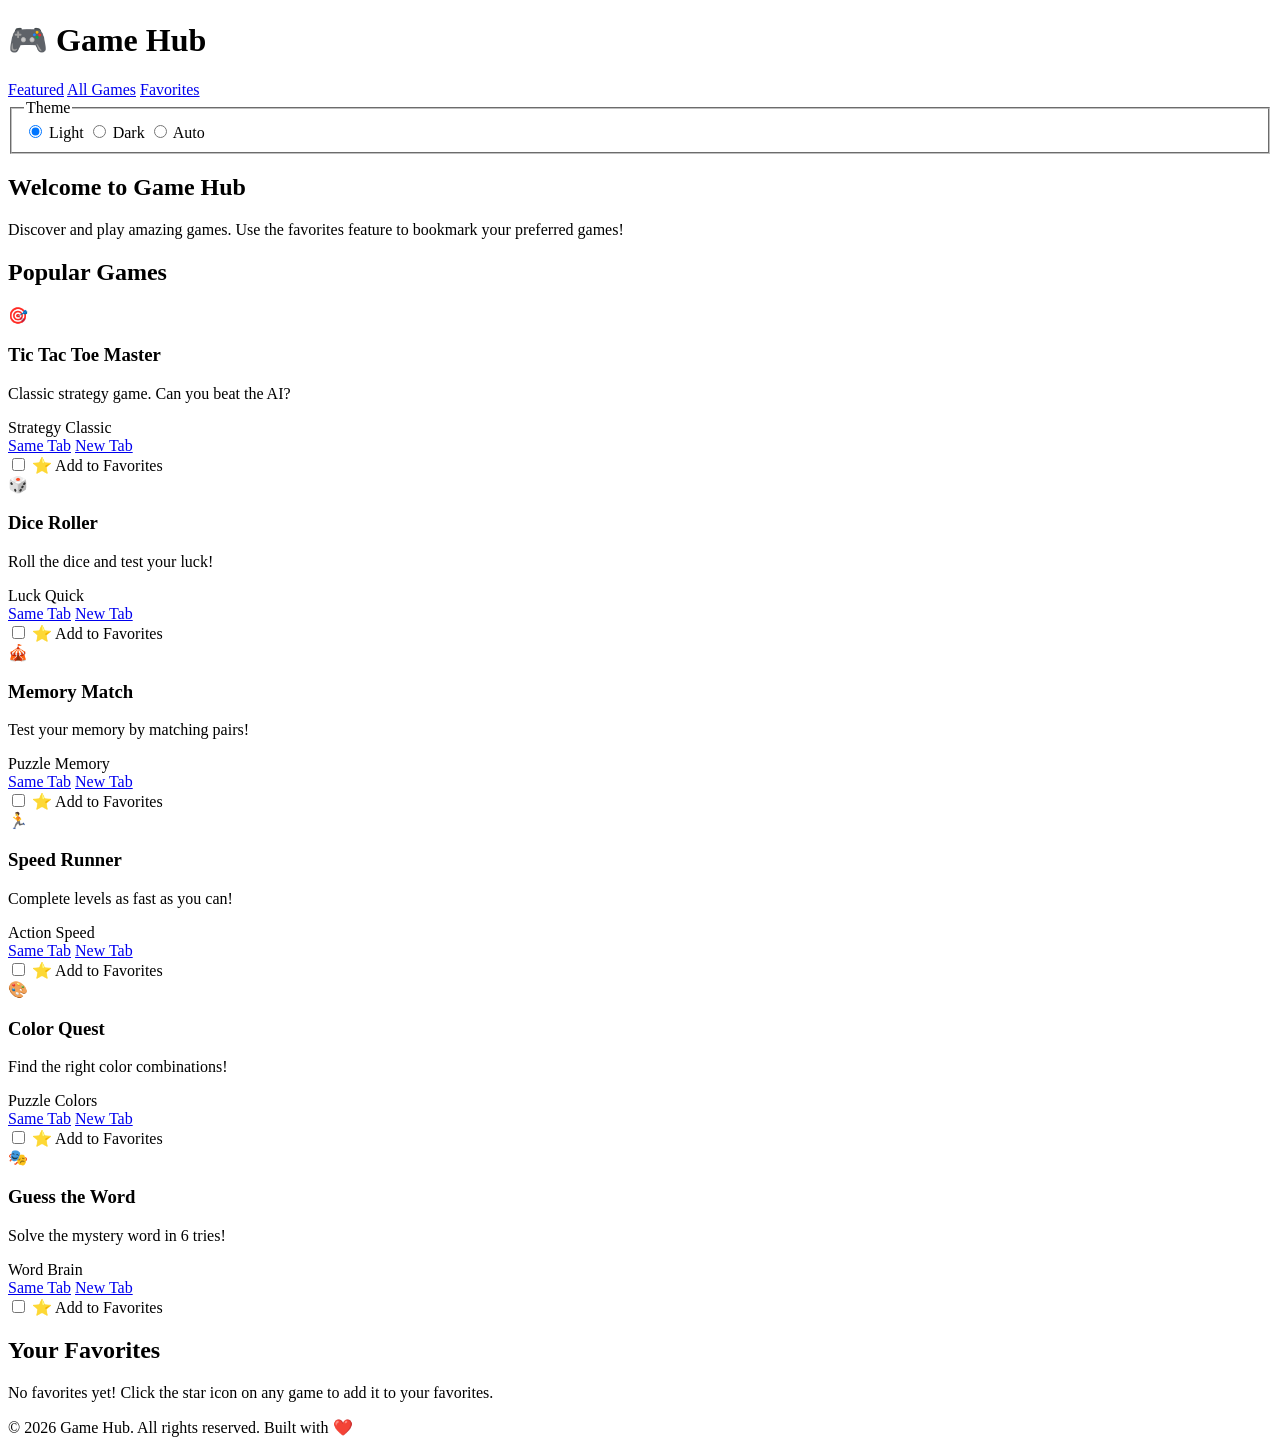
==== game-hub.html @ 794ed67b "Create modern game website with theme switching and favorites" ====
<!DOCTYPE html>
<html lang="en">
<head>
    <meta charset="UTF-8" />
    <meta name="viewport" content="width=device-width, initial-scale=1.0" />
    <title>Game Hub - Play Your Favorite Games</title>
    <link rel="stylesheet" href="styles.css" />
</head>
<body>
    <!-- Header with Navigation -->
    <header class="header">
        <div class="container">
            <div class="header-content">
                <h1 class="logo">🎮 Game Hub</h1>
                <nav class="nav">
                    <a href="#featured" class="nav-link">Featured</a>
                    <a href="#all-games" class="nav-link">All Games</a>
                    <a href="#favorites" class="nav-link">Favorites</a>
                </nav>
                <div class="header-controls">
                    <form class="theme-form">
                        <fieldset class="theme-selector">
                            <legend>Theme</legend>
                            <label class="theme-label">
                                <input type="radio" name="theme" value="light" checked />
                                Light
                            </label>
                            <label class="theme-label">
                                <input type="radio" name="theme" value="dark" />
                                Dark
                            </label>
                            <label class="theme-label">
                                <input type="radio" name="theme" value="auto" />
                                Auto
                            </label>
                        </fieldset>
                    </form>
                </div>
            </div>
        </div>
    </header>

    <!-- Hero Section -->
    <section class="hero" id="featured">
        <div class="container">
            <div class="hero-content">
                <h2>Welcome to Game Hub</h2>
                <p>Discover and play amazing games. Use the favorites feature to bookmark your preferred games!</p>
            </div>
        </div>
    </section>

    <!-- Featured Games Section -->
    <section class="section" id="all-games">
        <div class="container">
            <h2 class="section-title">Popular Games</h2>
            <div class="games-grid">
                <!-- Game Card 1 -->
                <div class="game-card">
                    <div class="game-image">
                        <div class="placeholder-image">🎯</div>
                    </div>
                    <div class="game-info">
                        <h3 class="game-title">Tic Tac Toe Master</h3>
                        <p class="game-description">Classic strategy game. Can you beat the AI?</p>
                        <div class="game-meta">
                            <span class="game-tag">Strategy</span>
                            <span class="game-tag">Classic</span>
                        </div>
                        <div class="game-actions">
                            <a href="games/tictactoe.html" class="btn btn-primary">Same Tab</a>
                            <a href="games/tictactoe.html" target="_blank" class="btn btn-secondary">New Tab</a>
                            <form class="favorite-form" method="post">
                                <label class="favorite-btn">
                                    <input type="checkbox" class="favorite-checkbox" />
                                    ⭐ Add to Favorites
                                </label>
                            </form>
                        </div>
                    </div>
                </div>

                <!-- Game Card 2 -->
                <div class="game-card">
                    <div class="game-image">
                        <div class="placeholder-image">🎲</div>
                    </div>
                    <div class="game-info">
                        <h3 class="game-title">Dice Roller</h3>
                        <p class="game-description">Roll the dice and test your luck!</p>
                        <div class="game-meta">
                            <span class="game-tag">Luck</span>
                            <span class="game-tag">Quick</span>
                        </div>
                        <div class="game-actions">
                            <a href="games/dice.html" class="btn btn-primary">Same Tab</a>
                            <a href="games/dice.html" target="_blank" class="btn btn-secondary">New Tab</a>
                            <form class="favorite-form" method="post">
                                <label class="favorite-btn">
                                    <input type="checkbox" class="favorite-checkbox" />
                                    ⭐ Add to Favorites
                                </label>
                            </form>
                        </div>
                    </div>
                </div>

                <!-- Game Card 3 -->
                <div class="game-card">
                    <div class="game-image">
                        <div class="placeholder-image">🎪</div>
                    </div>
                    <div class="game-info">
                        <h3 class="game-title">Memory Match</h3>
                        <p class="game-description">Test your memory by matching pairs!</p>
                        <div class="game-meta">
                            <span class="game-tag">Puzzle</span>
                            <span class="game-tag">Memory</span>
                        </div>
                        <div class="game-actions">
                            <a href="games/memory.html" class="btn btn-primary">Same Tab</a>
                            <a href="games/memory.html" target="_blank" class="btn btn-secondary">New Tab</a>
                            <form class="favorite-form" method="post">
                                <label class="favorite-btn">
                                    <input type="checkbox" class="favorite-checkbox" />
                                    ⭐ Add to Favorites
                                </label>
                            </form>
                        </div>
                    </div>
                </div>

                <!-- Game Card 4 -->
                <div class="game-card">
                    <div class="game-image">
                        <div class="placeholder-image">🏃</div>
                    </div>
                    <div class="game-info">
                        <h3 class="game-title">Speed Runner</h3>
                        <p class="game-description">Complete levels as fast as you can!</p>
                        <div class="game-meta">
                            <span class="game-tag">Action</span>
                            <span class="game-tag">Speed</span>
                        </div>
                        <div class="game-actions">
                            <a href="games/speedrunner.html" class="btn btn-primary">Same Tab</a>
                            <a href="games/speedrunner.html" target="_blank" class="btn btn-secondary">New Tab</a>
                            <form class="favorite-form" method="post">
                                <label class="favorite-btn">
                                    <input type="checkbox" class="favorite-checkbox" />
                                    ⭐ Add to Favorites
                                </label>
                            </form>
                        </div>
                    </div>
                </div>

                <!-- Game Card 5 -->
                <div class="game-card">
                    <div class="game-image">
                        <div class="placeholder-image">🎨</div>
                    </div>
                    <div class="game-info">
                        <h3 class="game-title">Color Quest</h3>
                        <p class="game-description">Find the right color combinations!</p>
                        <div class="game-meta">
                            <span class="game-tag">Puzzle</span>
                            <span class="game-tag">Colors</span>
                        </div>
                        <div class="game-actions">
                            <a href="games/colorquest.html" class="btn btn-primary">Same Tab</a>
                            <a href="games/colorquest.html" target="_blank" class="btn btn-secondary">New Tab</a>
                            <form class="favorite-form" method="post">
                                <label class="favorite-btn">
                                    <input type="checkbox" class="favorite-checkbox" />
                                    ⭐ Add to Favorites
                                </label>
                            </form>
                        </div>
                    </div>
                </div>

                <!-- Game Card 6 -->
                <div class="game-card">
                    <div class="game-image">
                        <div class="placeholder-image">🎭</div>
                    </div>
                    <div class="game-info">
                        <h3 class="game-title">Guess the Word</h3>
                        <p class="game-description">Solve the mystery word in 6 tries!</p>
                        <div class="game-meta">
                            <span class="game-tag">Word</span>
                            <span class="game-tag">Brain</span>
                        </div>
                        <div class="game-actions">
                            <a href="games/guessword.html" class="btn btn-primary">Same Tab</a>
                            <a href="games/guessword.html" target="_blank" class="btn btn-secondary">New Tab</a>
                            <form class="favorite-form" method="post">
                                <label class="favorite-btn">
                                    <input type="checkbox" class="favorite-checkbox" />
                                    ⭐ Add to Favorites
                                </label>
                            </form>
                        </div>
                    </div>
                </div>
            </div>
        </div>
    </section>

    <!-- Favorites Section -->
    <section class="section section-favorites" id="favorites">
        <div class="container">
            <h2 class="section-title">Your Favorites</h2>
            <div class="favorites-message">
                <p>No favorites yet! Click the star icon on any game to add it to your favorites.</p>
            </div>
            <div class="games-grid" id="favorites-grid"></div>
        </div>
    </section>

    <!-- Footer -->
    <footer class="footer">
        <div class="container">
            <p>&copy; 2026 Game Hub. All rights reserved. Built with ❤️</p>
        </div>
    </footer>
</body>
</html>
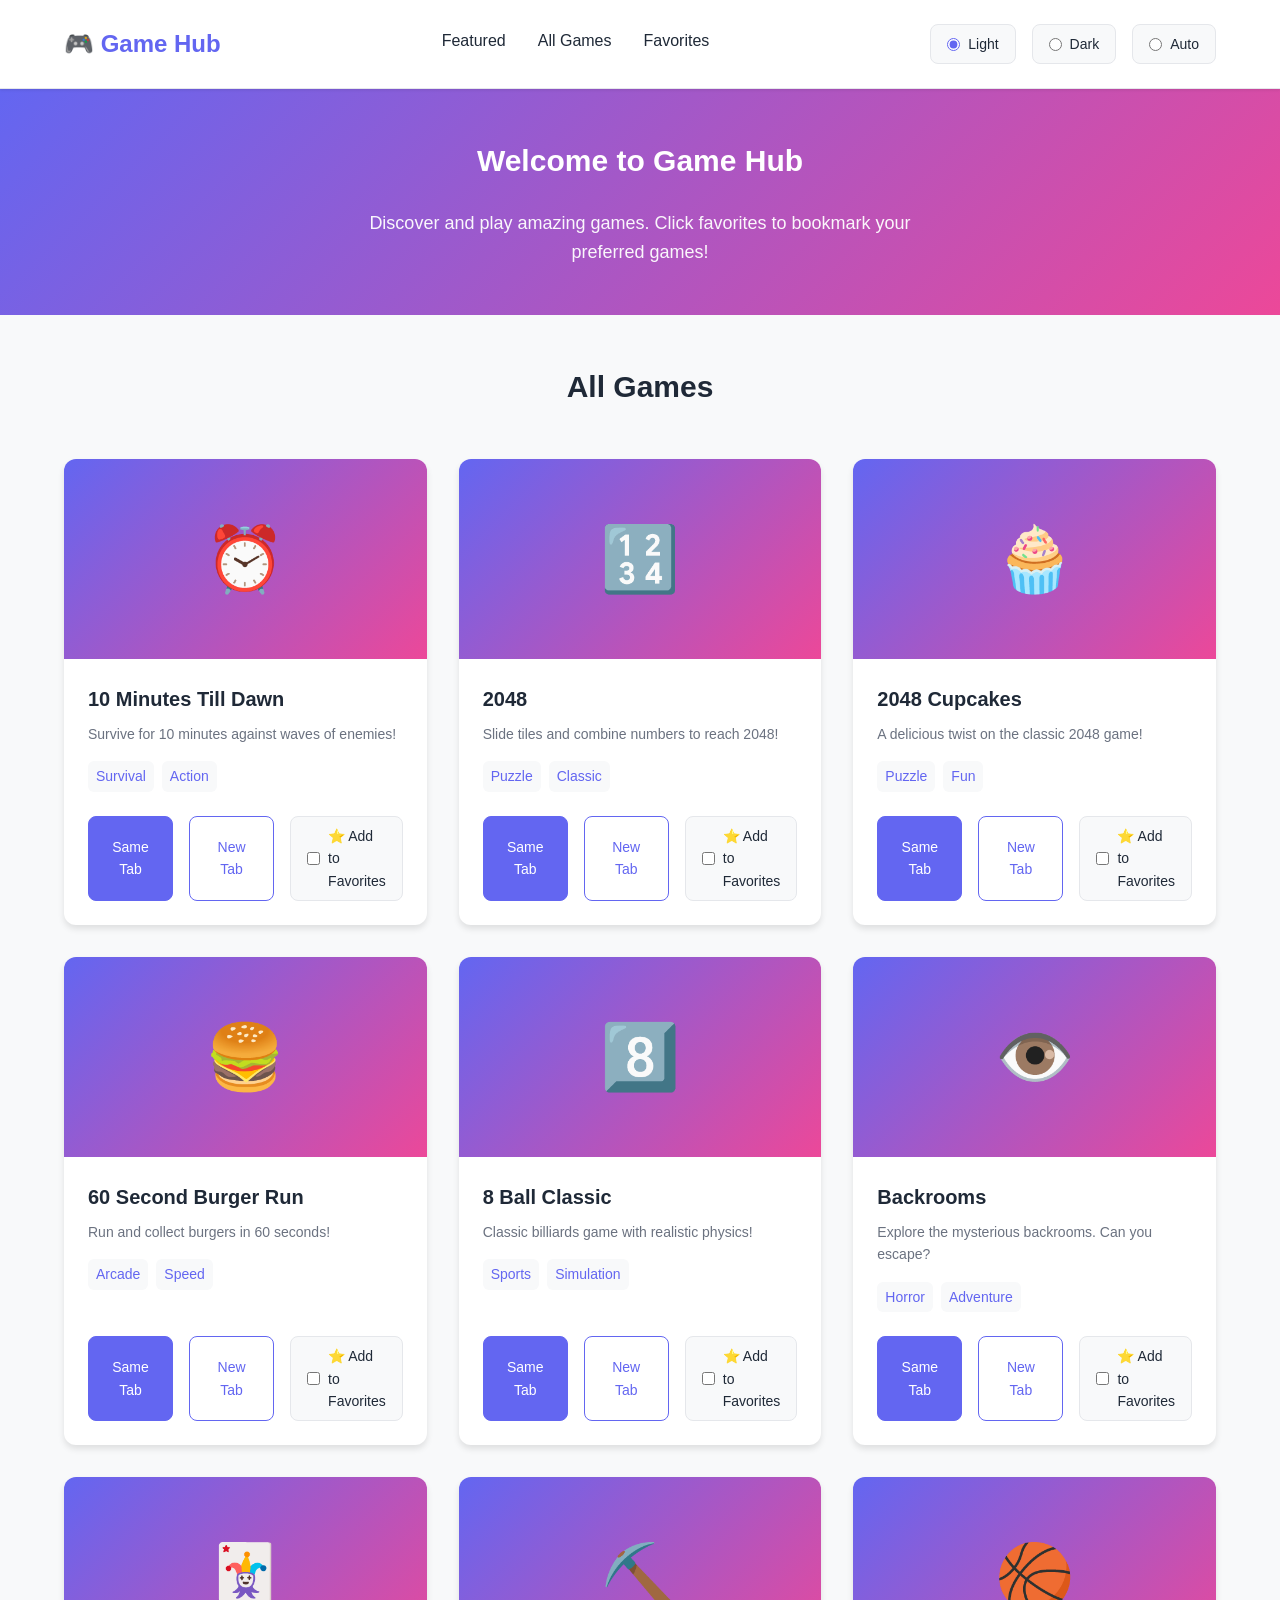
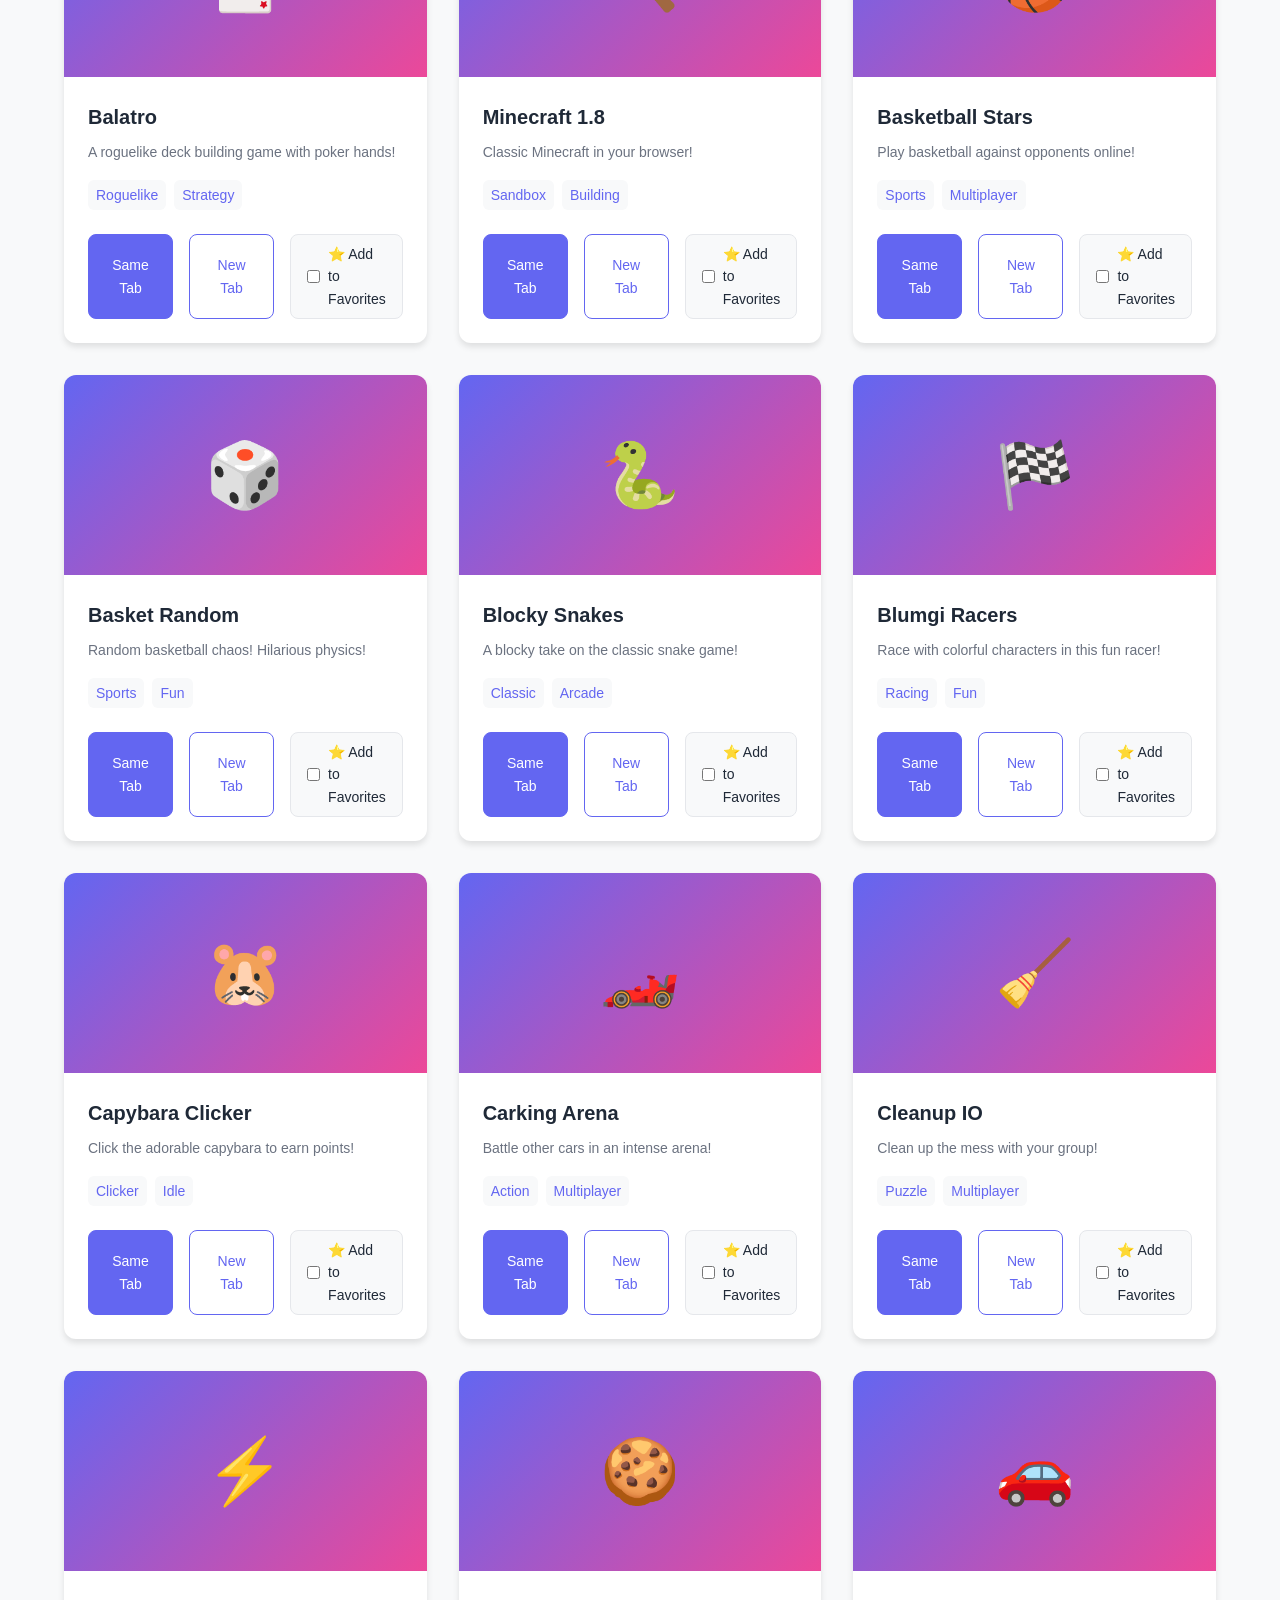
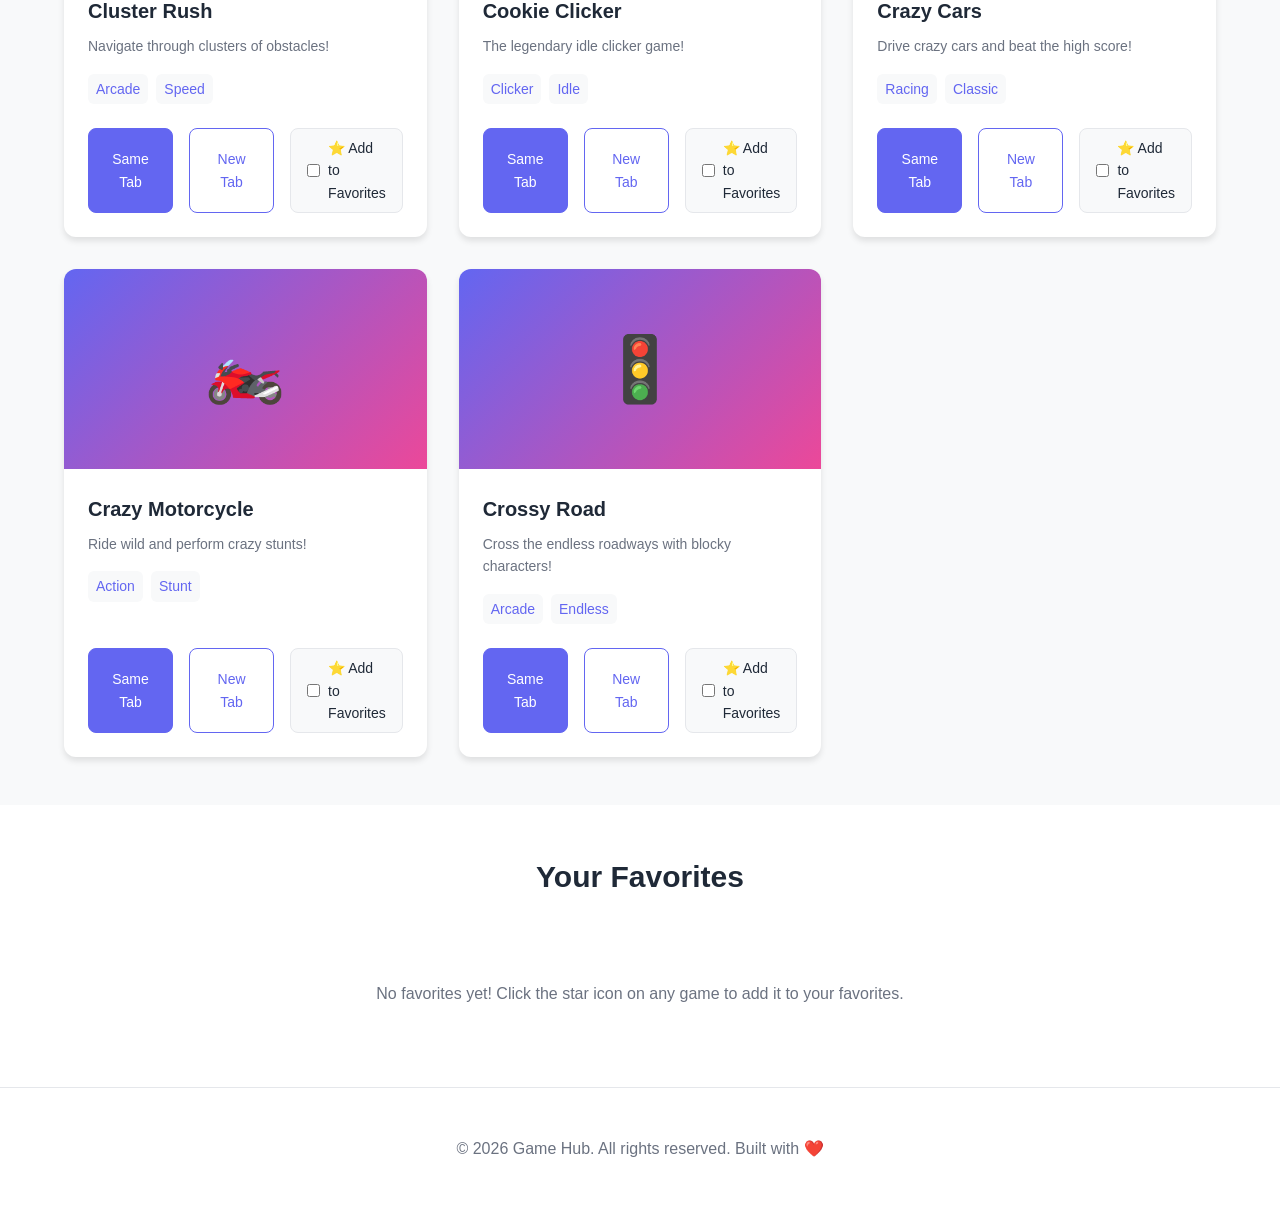
==== commit 61fe9001: "Update game-hub.html with all games from /games repository" ====
--- a/game-hub.html
+++ b/game-hub.html
@@ -45,156 +45,506 @@
         <div class="container">
             <div class="hero-content">
                 <h2>Welcome to Game Hub</h2>
-                <p>Discover and play amazing games. Use the favorites feature to bookmark your preferred games!</p>
+                <p>Discover and play amazing games. Click favorites to bookmark your preferred games!</p>
             </div>
         </div>
     </section>
 
-    <!-- Featured Games Section -->
+    <!-- All Games Section -->
     <section class="section" id="all-games">
         <div class="container">
-            <h2 class="section-title">Popular Games</h2>
+            <h2 class="section-title">All Games</h2>
             <div class="games-grid">
-                <!-- Game Card 1 -->
-                <div class="game-card">
-                    <div class="game-image">
-                        <div class="placeholder-image">🎯</div>
-                    </div>
-                    <div class="game-info">
-                        <h3 class="game-title">Tic Tac Toe Master</h3>
-                        <p class="game-description">Classic strategy game. Can you beat the AI?</p>
-                        <div class="game-meta">
+                <!-- 10 Minutes Till Dawn -->
+                <div class="game-card">
+                    <div class="game-image">
+                        <div class="placeholder-image">⏰</div>
+                    </div>
+                    <div class="game-info">
+                        <h3 class="game-title">10 Minutes Till Dawn</h3>
+                        <p class="game-description">Survive for 10 minutes against waves of enemies!</p>
+                        <div class="game-meta">
+                            <span class="game-tag">Survival</span>
+                            <span class="game-tag">Action</span>
+                        </div>
+                        <div class="game-actions">
+                            <a href="https://github.com/lockin676767676767/games/raw/main/10minutestilldawn.html" class="btn btn-primary">Same Tab</a>
+                            <a href="https://github.com/lockin676767676767/games/raw/main/10minutestilldawn.html" target="_blank" class="btn btn-secondary">New Tab</a>
+                            <form class="favorite-form" method="post">
+                                <label class="favorite-btn">
+                                    <input type="checkbox" class="favorite-checkbox" />
+                                    ⭐ Add to Favorites
+                                </label>
+                            </form>
+                        </div>
+                    </div>
+                </div>
+
+                <!-- 2048 -->
+                <div class="game-card">
+                    <div class="game-image">
+                        <div class="placeholder-image">🔢</div>
+                    </div>
+                    <div class="game-info">
+                        <h3 class="game-title">2048</h3>
+                        <p class="game-description">Slide tiles and combine numbers to reach 2048!</p>
+                        <div class="game-meta">
+                            <span class="game-tag">Puzzle</span>
+                            <span class="game-tag">Classic</span>
+                        </div>
+                        <div class="game-actions">
+                            <a href="https://github.com/lockin676767676767/games/raw/main/2048.html" class="btn btn-primary">Same Tab</a>
+                            <a href="https://github.com/lockin676767676767/games/raw/main/2048.html" target="_blank" class="btn btn-secondary">New Tab</a>
+                            <form class="favorite-form" method="post">
+                                <label class="favorite-btn">
+                                    <input type="checkbox" class="favorite-checkbox" />
+                                    ⭐ Add to Favorites
+                                </label>
+                            </form>
+                        </div>
+                    </div>
+                </div>
+
+                <!-- 2048 Cupcakes -->
+                <div class="game-card">
+                    <div class="game-image">
+                        <div class="placeholder-image">🧁</div>
+                    </div>
+                    <div class="game-info">
+                        <h3 class="game-title">2048 Cupcakes</h3>
+                        <p class="game-description">A delicious twist on the classic 2048 game!</p>
+                        <div class="game-meta">
+                            <span class="game-tag">Puzzle</span>
+                            <span class="game-tag">Fun</span>
+                        </div>
+                        <div class="game-actions">
+                            <a href="https://github.com/lockin676767676767/games/raw/main/2048cupcakes.html" class="btn btn-primary">Same Tab</a>
+                            <a href="https://github.com/lockin676767676767/games/raw/main/2048cupcakes.html" target="_blank" class="btn btn-secondary">New Tab</a>
+                            <form class="favorite-form" method="post">
+                                <label class="favorite-btn">
+                                    <input type="checkbox" class="favorite-checkbox" />
+                                    ⭐ Add to Favorites
+                                </label>
+                            </form>
+                        </div>
+                    </div>
+                </div>
+
+                <!-- 60 Second Burger Run -->
+                <div class="game-card">
+                    <div class="game-image">
+                        <div class="placeholder-image">🍔</div>
+                    </div>
+                    <div class="game-info">
+                        <h3 class="game-title">60 Second Burger Run</h3>
+                        <p class="game-description">Run and collect burgers in 60 seconds!</p>
+                        <div class="game-meta">
+                            <span class="game-tag">Arcade</span>
+                            <span class="game-tag">Speed</span>
+                        </div>
+                        <div class="game-actions">
+                            <a href="https://github.com/lockin676767676767/games/raw/main/60s_burger_run_standalone.html" class="btn btn-primary">Same Tab</a>
+                            <a href="https://github.com/lockin676767676767/games/raw/main/60s_burger_run_standalone.html" target="_blank" class="btn btn-secondary">New Tab</a>
+                            <form class="favorite-form" method="post">
+                                <label class="favorite-btn">
+                                    <input type="checkbox" class="favorite-checkbox" />
+                                    ⭐ Add to Favorites
+                                </label>
+                            </form>
+                        </div>
+                    </div>
+                </div>
+
+                <!-- 8 Ball Classic -->
+                <div class="game-card">
+                    <div class="game-image">
+                        <div class="placeholder-image">8️⃣</div>
+                    </div>
+                    <div class="game-info">
+                        <h3 class="game-title">8 Ball Classic</h3>
+                        <p class="game-description">Classic billiards game with realistic physics!</p>
+                        <div class="game-meta">
+                            <span class="game-tag">Sports</span>
+                            <span class="game-tag">Simulation</span>
+                        </div>
+                        <div class="game-actions">
+                            <a href="https://github.com/lockin676767676767/games/raw/main/8ballclassic.html" class="btn btn-primary">Same Tab</a>
+                            <a href="https://github.com/lockin676767676767/games/raw/main/8ballclassic.html" target="_blank" class="btn btn-secondary">New Tab</a>
+                            <form class="favorite-form" method="post">
+                                <label class="favorite-btn">
+                                    <input type="checkbox" class="favorite-checkbox" />
+                                    ⭐ Add to Favorites
+                                </label>
+                            </form>
+                        </div>
+                    </div>
+                </div>
+
+                <!-- Backrooms -->
+                <div class="game-card">
+                    <div class="game-image">
+                        <div class="placeholder-image">👁️</div>
+                    </div>
+                    <div class="game-info">
+                        <h3 class="game-title">Backrooms</h3>
+                        <p class="game-description">Explore the mysterious backrooms. Can you escape?</p>
+                        <div class="game-meta">
+                            <span class="game-tag">Horror</span>
+                            <span class="game-tag">Adventure</span>
+                        </div>
+                        <div class="game-actions">
+                            <a href="https://github.com/lockin676767676767/games/raw/main/backrooms.html" class="btn btn-primary">Same Tab</a>
+                            <a href="https://github.com/lockin676767676767/games/raw/main/backrooms.html" target="_blank" class="btn btn-secondary">New Tab</a>
+                            <form class="favorite-form" method="post">
+                                <label class="favorite-btn">
+                                    <input type="checkbox" class="favorite-checkbox" />
+                                    ⭐ Add to Favorites
+                                </label>
+                            </form>
+                        </div>
+                    </div>
+                </div>
+
+                <!-- Balatro -->
+                <div class="game-card">
+                    <div class="game-image">
+                        <div class="placeholder-image">🃏</div>
+                    </div>
+                    <div class="game-info">
+                        <h3 class="game-title">Balatro</h3>
+                        <p class="game-description">A roguelike deck building game with poker hands!</p>
+                        <div class="game-meta">
+                            <span class="game-tag">Roguelike</span>
                             <span class="game-tag">Strategy</span>
+                        </div>
+                        <div class="game-actions">
+                            <a href="https://github.com/lockin676767676767/games/raw/main/balatro.html" class="btn btn-primary">Same Tab</a>
+                            <a href="https://github.com/lockin676767676767/games/raw/main/balatro.html" target="_blank" class="btn btn-secondary">New Tab</a>
+                            <form class="favorite-form" method="post">
+                                <label class="favorite-btn">
+                                    <input type="checkbox" class="favorite-checkbox" />
+                                    ⭐ Add to Favorites
+                                </label>
+                            </form>
+                        </div>
+                    </div>
+                </div>
+
+                <!-- Minecraft 1.8 -->
+                <div class="game-card">
+                    <div class="game-image">
+                        <div class="placeholder-image">⛏️</div>
+                    </div>
+                    <div class="game-info">
+                        <h3 class="game-title">Minecraft 1.8</h3>
+                        <p class="game-description">Classic Minecraft in your browser!</p>
+                        <div class="game-meta">
+                            <span class="game-tag">Sandbox</span>
+                            <span class="game-tag">Building</span>
+                        </div>
+                        <div class="game-actions">
+                            <a href="https://github.com/lockin676767676767/games/raw/main/1.8.html" class="btn btn-primary">Same Tab</a>
+                            <a href="https://github.com/lockin676767676767/games/raw/main/1.8.html" target="_blank" class="btn btn-secondary">New Tab</a>
+                            <form class="favorite-form" method="post">
+                                <label class="favorite-btn">
+                                    <input type="checkbox" class="favorite-checkbox" />
+                                    ⭐ Add to Favorites
+                                </label>
+                            </form>
+                        </div>
+                    </div>
+                </div>
+
+                <!-- Basketball Stars -->
+                <div class="game-card">
+                    <div class="game-image">
+                        <div class="placeholder-image">🏀</div>
+                    </div>
+                    <div class="game-info">
+                        <h3 class="game-title">Basketball Stars</h3>
+                        <p class="game-description">Play basketball against opponents online!</p>
+                        <div class="game-meta">
+                            <span class="game-tag">Sports</span>
+                            <span class="game-tag">Multiplayer</span>
+                        </div>
+                        <div class="game-actions">
+                            <a href="https://github.com/lockin676767676767/games/raw/main/basketballstars.html" class="btn btn-primary">Same Tab</a>
+                            <a href="https://github.com/lockin676767676767/games/raw/main/basketballstars.html" target="_blank" class="btn btn-secondary">New Tab</a>
+                            <form class="favorite-form" method="post">
+                                <label class="favorite-btn">
+                                    <input type="checkbox" class="favorite-checkbox" />
+                                    ⭐ Add to Favorites
+                                </label>
+                            </form>
+                        </div>
+                    </div>
+                </div>
+
+                <!-- Basket Random -->
+                <div class="game-card">
+                    <div class="game-image">
+                        <div class="placeholder-image">🎲</div>
+                    </div>
+                    <div class="game-info">
+                        <h3 class="game-title">Basket Random</h3>
+                        <p class="game-description">Random basketball chaos! Hilarious physics!</p>
+                        <div class="game-meta">
+                            <span class="game-tag">Sports</span>
+                            <span class="game-tag">Fun</span>
+                        </div>
+                        <div class="game-actions">
+                            <a href="https://github.com/lockin676767676767/games/raw/main/basketrandom.html" class="btn btn-primary">Same Tab</a>
+                            <a href="https://github.com/lockin676767676767/games/raw/main/basketrandom.html" target="_blank" class="btn btn-secondary">New Tab</a>
+                            <form class="favorite-form" method="post">
+                                <label class="favorite-btn">
+                                    <input type="checkbox" class="favorite-checkbox" />
+                                    ⭐ Add to Favorites
+                                </label>
+                            </form>
+                        </div>
+                    </div>
+                </div>
+
+                <!-- Blocky Snakes -->
+                <div class="game-card">
+                    <div class="game-image">
+                        <div class="placeholder-image">🐍</div>
+                    </div>
+                    <div class="game-info">
+                        <h3 class="game-title">Blocky Snakes</h3>
+                        <p class="game-description">A blocky take on the classic snake game!</p>
+                        <div class="game-meta">
                             <span class="game-tag">Classic</span>
-                        </div>
-                        <div class="game-actions">
-                            <a href="games/tictactoe.html" class="btn btn-primary">Same Tab</a>
-                            <a href="games/tictactoe.html" target="_blank" class="btn btn-secondary">New Tab</a>
-                            <form class="favorite-form" method="post">
-                                <label class="favorite-btn">
-                                    <input type="checkbox" class="favorite-checkbox" />
-                                    ⭐ Add to Favorites
-                                </label>
-                            </form>
-                        </div>
-                    </div>
-                </div>
-
-                <!-- Game Card 2 -->
-                <div class="game-card">
-                    <div class="game-image">
-                        <div class="placeholder-image">🎲</div>
-                    </div>
-                    <div class="game-info">
-                        <h3 class="game-title">Dice Roller</h3>
-                        <p class="game-description">Roll the dice and test your luck!</p>
-                        <div class="game-meta">
-                            <span class="game-tag">Luck</span>
-                            <span class="game-tag">Quick</span>
-                        </div>
-                        <div class="game-actions">
-                            <a href="games/dice.html" class="btn btn-primary">Same Tab</a>
-                            <a href="games/dice.html" target="_blank" class="btn btn-secondary">New Tab</a>
-                            <form class="favorite-form" method="post">
-                                <label class="favorite-btn">
-                                    <input type="checkbox" class="favorite-checkbox" />
-                                    ⭐ Add to Favorites
-                                </label>
-                            </form>
-                        </div>
-                    </div>
-                </div>
-
-                <!-- Game Card 3 -->
-                <div class="game-card">
-                    <div class="game-image">
-                        <div class="placeholder-image">🎪</div>
-                    </div>
-                    <div class="game-info">
-                        <h3 class="game-title">Memory Match</h3>
-                        <p class="game-description">Test your memory by matching pairs!</p>
+                            <span class="game-tag">Arcade</span>
+                        </div>
+                        <div class="game-actions">
+                            <a href="https://github.com/lockin676767676767/games/raw/main/blockysnakes.html" class="btn btn-primary">Same Tab</a>
+                            <a href="https://github.com/lockin676767676767/games/raw/main/blockysnakes.html" target="_blank" class="btn btn-secondary">New Tab</a>
+                            <form class="favorite-form" method="post">
+                                <label class="favorite-btn">
+                                    <input type="checkbox" class="favorite-checkbox" />
+                                    ⭐ Add to Favorites
+                                </label>
+                            </form>
+                        </div>
+                    </div>
+                </div>
+
+                <!-- Blumgi Racers -->
+                <div class="game-card">
+                    <div class="game-image">
+                        <div class="placeholder-image">🏁</div>
+                    </div>
+                    <div class="game-info">
+                        <h3 class="game-title">Blumgi Racers</h3>
+                        <p class="game-description">Race with colorful characters in this fun racer!</p>
+                        <div class="game-meta">
+                            <span class="game-tag">Racing</span>
+                            <span class="game-tag">Fun</span>
+                        </div>
+                        <div class="game-actions">
+                            <a href="https://github.com/lockin676767676767/games/raw/main/blumgiracers.html" class="btn btn-primary">Same Tab</a>
+                            <a href="https://github.com/lockin676767676767/games/raw/main/blumgiracers.html" target="_blank" class="btn btn-secondary">New Tab</a>
+                            <form class="favorite-form" method="post">
+                                <label class="favorite-btn">
+                                    <input type="checkbox" class="favorite-checkbox" />
+                                    ⭐ Add to Favorites
+                                </label>
+                            </form>
+                        </div>
+                    </div>
+                </div>
+
+                <!-- Capybara Clicker -->
+                <div class="game-card">
+                    <div class="game-image">
+                        <div class="placeholder-image">🐹</div>
+                    </div>
+                    <div class="game-info">
+                        <h3 class="game-title">Capybara Clicker</h3>
+                        <p class="game-description">Click the adorable capybara to earn points!</p>
+                        <div class="game-meta">
+                            <span class="game-tag">Clicker</span>
+                            <span class="game-tag">Idle</span>
+                        </div>
+                        <div class="game-actions">
+                            <a href="https://github.com/lockin676767676767/games/raw/main/capybaraclicker.html" class="btn btn-primary">Same Tab</a>
+                            <a href="https://github.com/lockin676767676767/games/raw/main/capybaraclicker.html" target="_blank" class="btn btn-secondary">New Tab</a>
+                            <form class="favorite-form" method="post">
+                                <label class="favorite-btn">
+                                    <input type="checkbox" class="favorite-checkbox" />
+                                    ⭐ Add to Favorites
+                                </label>
+                            </form>
+                        </div>
+                    </div>
+                </div>
+
+                <!-- Carking Arena -->
+                <div class="game-card">
+                    <div class="game-image">
+                        <div class="placeholder-image">🏎️</div>
+                    </div>
+                    <div class="game-info">
+                        <h3 class="game-title">Carking Arena</h3>
+                        <p class="game-description">Battle other cars in an intense arena!</p>
+                        <div class="game-meta">
+                            <span class="game-tag">Action</span>
+                            <span class="game-tag">Multiplayer</span>
+                        </div>
+                        <div class="game-actions">
+                            <a href="https://github.com/lockin676767676767/games/raw/main/carkingarena.html" class="btn btn-primary">Same Tab</a>
+                            <a href="https://github.com/lockin676767676767/games/raw/main/carkingarena.html" target="_blank" class="btn btn-secondary">New Tab</a>
+                            <form class="favorite-form" method="post">
+                                <label class="favorite-btn">
+                                    <input type="checkbox" class="favorite-checkbox" />
+                                    ⭐ Add to Favorites
+                                </label>
+                            </form>
+                        </div>
+                    </div>
+                </div>
+
+                <!-- Cleanup IO -->
+                <div class="game-card">
+                    <div class="game-image">
+                        <div class="placeholder-image">🧹</div>
+                    </div>
+                    <div class="game-info">
+                        <h3 class="game-title">Cleanup IO</h3>
+                        <p class="game-description">Clean up the mess with your group!</p>
                         <div class="game-meta">
                             <span class="game-tag">Puzzle</span>
-                            <span class="game-tag">Memory</span>
-                        </div>
-                        <div class="game-actions">
-                            <a href="games/memory.html" class="btn btn-primary">Same Tab</a>
-                            <a href="games/memory.html" target="_blank" class="btn btn-secondary">New Tab</a>
-                            <form class="favorite-form" method="post">
-                                <label class="favorite-btn">
-                                    <input type="checkbox" class="favorite-checkbox" />
-                                    ⭐ Add to Favorites
-                                </label>
-                            </form>
-                        </div>
-                    </div>
-                </div>
-
-                <!-- Game Card 4 -->
-                <div class="game-card">
-                    <div class="game-image">
-                        <div class="placeholder-image">🏃</div>
-                    </div>
-                    <div class="game-info">
-                        <h3 class="game-title">Speed Runner</h3>
-                        <p class="game-description">Complete levels as fast as you can!</p>
+                            <span class="game-tag">Multiplayer</span>
+                        </div>
+                        <div class="game-actions">
+                            <a href="https://github.com/lockin676767676767/games/raw/main/cleanupio.html" class="btn btn-primary">Same Tab</a>
+                            <a href="https://github.com/lockin676767676767/games/raw/main/cleanupio.html" target="_blank" class="btn btn-secondary">New Tab</a>
+                            <form class="favorite-form" method="post">
+                                <label class="favorite-btn">
+                                    <input type="checkbox" class="favorite-checkbox" />
+                                    ⭐ Add to Favorites
+                                </label>
+                            </form>
+                        </div>
+                    </div>
+                </div>
+
+                <!-- Cluster Rush -->
+                <div class="game-card">
+                    <div class="game-image">
+                        <div class="placeholder-image">⚡</div>
+                    </div>
+                    <div class="game-info">
+                        <h3 class="game-title">Cluster Rush</h3>
+                        <p class="game-description">Navigate through clusters of obstacles!</p>
+                        <div class="game-meta">
+                            <span class="game-tag">Arcade</span>
+                            <span class="game-tag">Speed</span>
+                        </div>
+                        <div class="game-actions">
+                            <a href="https://github.com/lockin676767676767/games/raw/main/clusterrush.html" class="btn btn-primary">Same Tab</a>
+                            <a href="https://github.com/lockin676767676767/games/raw/main/clusterrush.html" target="_blank" class="btn btn-secondary">New Tab</a>
+                            <form class="favorite-form" method="post">
+                                <label class="favorite-btn">
+                                    <input type="checkbox" class="favorite-checkbox" />
+                                    ⭐ Add to Favorites
+                                </label>
+                            </form>
+                        </div>
+                    </div>
+                </div>
+
+                <!-- Cookie Clicker -->
+                <div class="game-card">
+                    <div class="game-image">
+                        <div class="placeholder-image">🍪</div>
+                    </div>
+                    <div class="game-info">
+                        <h3 class="game-title">Cookie Clicker</h3>
+                        <p class="game-description">The legendary idle clicker game!</p>
+                        <div class="game-meta">
+                            <span class="game-tag">Clicker</span>
+                            <span class="game-tag">Idle</span>
+                        </div>
+                        <div class="game-actions">
+                            <a href="https://github.com/lockin676767676767/games/raw/main/cookieclicker.html" class="btn btn-primary">Same Tab</a>
+                            <a href="https://github.com/lockin676767676767/games/raw/main/cookieclicker.html" target="_blank" class="btn btn-secondary">New Tab</a>
+                            <form class="favorite-form" method="post">
+                                <label class="favorite-btn">
+                                    <input type="checkbox" class="favorite-checkbox" />
+                                    ⭐ Add to Favorites
+                                </label>
+                            </form>
+                        </div>
+                    </div>
+                </div>
+
+                <!-- Crazy Cars -->
+                <div class="game-card">
+                    <div class="game-image">
+                        <div class="placeholder-image">🚗</div>
+                    </div>
+                    <div class="game-info">
+                        <h3 class="game-title">Crazy Cars</h3>
+                        <p class="game-description">Drive crazy cars and beat the high score!</p>
+                        <div class="game-meta">
+                            <span class="game-tag">Racing</span>
+                            <span class="game-tag">Classic</span>
+                        </div>
+                        <div class="game-actions">
+                            <a href="https://github.com/lockin676767676767/games/raw/main/crazycars.html" class="btn btn-primary">Same Tab</a>
+                            <a href="https://github.com/lockin676767676767/games/raw/main/crazycars.html" target="_blank" class="btn btn-secondary">New Tab</a>
+                            <form class="favorite-form" method="post">
+                                <label class="favorite-btn">
+                                    <input type="checkbox" class="favorite-checkbox" />
+                                    ⭐ Add to Favorites
+                                </label>
+                            </form>
+                        </div>
+                    </div>
+                </div>
+
+                <!-- Crazy Motorcycle -->
+                <div class="game-card">
+                    <div class="game-image">
+                        <div class="placeholder-image">🏍️</div>
+                    </div>
+                    <div class="game-info">
+                        <h3 class="game-title">Crazy Motorcycle</h3>
+                        <p class="game-description">Ride wild and perform crazy stunts!</p>
                         <div class="game-meta">
                             <span class="game-tag">Action</span>
-                            <span class="game-tag">Speed</span>
-                        </div>
-                        <div class="game-actions">
-                            <a href="games/speedrunner.html" class="btn btn-primary">Same Tab</a>
-                            <a href="games/speedrunner.html" target="_blank" class="btn btn-secondary">New Tab</a>
-                            <form class="favorite-form" method="post">
-                                <label class="favorite-btn">
-                                    <input type="checkbox" class="favorite-checkbox" />
-                                    ⭐ Add to Favorites
-                                </label>
-                            </form>
-                        </div>
-                    </div>
-                </div>
-
-                <!-- Game Card 5 -->
-                <div class="game-card">
-                    <div class="game-image">
-                        <div class="placeholder-image">🎨</div>
-                    </div>
-                    <div class="game-info">
-                        <h3 class="game-title">Color Quest</h3>
-                        <p class="game-description">Find the right color combinations!</p>
-                        <div class="game-meta">
-                            <span class="game-tag">Puzzle</span>
-                            <span class="game-tag">Colors</span>
-                        </div>
-                        <div class="game-actions">
-                            <a href="games/colorquest.html" class="btn btn-primary">Same Tab</a>
-                            <a href="games/colorquest.html" target="_blank" class="btn btn-secondary">New Tab</a>
-                            <form class="favorite-form" method="post">
-                                <label class="favorite-btn">
-                                    <input type="checkbox" class="favorite-checkbox" />
-                                    ⭐ Add to Favorites
-                                </label>
-                            </form>
-                        </div>
-                    </div>
-                </div>
-
-                <!-- Game Card 6 -->
-                <div class="game-card">
-                    <div class="game-image">
-                        <div class="placeholder-image">🎭</div>
-                    </div>
-                    <div class="game-info">
-                        <h3 class="game-title">Guess the Word</h3>
-                        <p class="game-description">Solve the mystery word in 6 tries!</p>
-                        <div class="game-meta">
-                            <span class="game-tag">Word</span>
-                            <span class="game-tag">Brain</span>
-                        </div>
-                        <div class="game-actions">
-                            <a href="games/guessword.html" class="btn btn-primary">Same Tab</a>
-                            <a href="games/guessword.html" target="_blank" class="btn btn-secondary">New Tab</a>
+                            <span class="game-tag">Stunt</span>
+                        </div>
+                        <div class="game-actions">
+                            <a href="https://github.com/lockin676767676767/games/raw/main/crazymotorcycle.html" class="btn btn-primary">Same Tab</a>
+                            <a href="https://github.com/lockin676767676767/games/raw/main/crazymotorcycle.html" target="_blank" class="btn btn-secondary">New Tab</a>
+                            <form class="favorite-form" method="post">
+                                <label class="favorite-btn">
+                                    <input type="checkbox" class="favorite-checkbox" />
+                                    ⭐ Add to Favorites
+                                </label>
+                            </form>
+                        </div>
+                    </div>
+                </div>
+
+                <!-- Crossy Road -->
+                <div class="game-card">
+                    <div class="game-image">
+                        <div class="placeholder-image">🚦</div>
+                    </div>
+                    <div class="game-info">
+                        <h3 class="game-title">Crossy Road</h3>
+                        <p class="game-description">Cross the endless roadways with blocky characters!</p>
+                        <div class="game-meta">
+                            <span class="game-tag">Arcade</span>
+                            <span class="game-tag">Endless</span>
+                        </div>
+                        <div class="game-actions">
+                            <a href="https://github.com/lockin676767676767/games/raw/main/crossyroad.html" class="btn btn-primary">Same Tab</a>
+                            <a href="https://github.com/lockin676767676767/games/raw/main/crossyroad.html" target="_blank" class="btn btn-secondary">New Tab</a>
                             <form class="favorite-form" method="post">
                                 <label class="favorite-btn">
                                     <input type="checkbox" class="favorite-checkbox" />
--- a/styles.css
+++ b/styles.css
@@ -0,0 +1,484 @@
+/* CSS Variables for Theming */
+:root {
+    --color-primary: #6366f1;
+    --color-primary-dark: #4f46e5;
+    --color-secondary: #ec4899;
+    --color-background: #f8f9fa;
+    --color-surface: #ffffff;
+    --color-text: #1f2937;
+    --color-text-light: #6b7280;
+    --color-border: #e5e7eb;
+    --color-shadow: rgba(0, 0, 0, 0.1);
+    
+    --spacing-xs: 0.25rem;
+    --spacing-sm: 0.5rem;
+    --spacing-md: 1rem;
+    --spacing-lg: 1.5rem;
+    --spacing-xl: 2rem;
+    --spacing-2xl: 3rem;
+    
+    --radius-sm: 0.375rem;
+    --radius-md: 0.5rem;
+    --radius-lg: 0.75rem;
+    --radius-xl: 1rem;
+    
+    --font-family: -apple-system, BlinkMacSystemFont, 'Segoe UI', Roboto, 'Helvetica Neue', Arial, sans-serif;
+    --font-size-sm: 0.875rem;
+    --font-size-base: 1rem;
+    --font-size-lg: 1.125rem;
+    --font-size-xl: 1.25rem;
+    --font-size-2xl: 1.5rem;
+    --font-size-3xl: 1.875rem;
+    
+    --transition: all 0.3s ease;
+}
+
+/* Dark Theme - Applied via :has() selector */
+body:has(.theme-label input[value="dark"]:checked) {
+    --color-background: #1f2937;
+    --color-surface: #111827;
+    --color-text: #f3f4f6;
+    --color-text-light: #d1d5db;
+    --color-border: #374151;
+    --color-shadow: rgba(0, 0, 0, 0.3);
+}
+
+/* Auto Theme - respects system preference */
+@media (prefers-color-scheme: dark) {
+    body:has(.theme-label input[value="auto"]:checked) {
+        --color-background: #1f2937;
+        --color-surface: #111827;
+        --color-text: #f3f4f6;
+        --color-text-light: #d1d5db;
+        --color-border: #374151;
+        --color-shadow: rgba(0, 0, 0, 0.3);
+    }
+}
+
+/* Global Styles */
+* {
+    margin: 0;
+    padding: 0;
+    box-sizing: border-box;
+}
+
+html {
+    scroll-behavior: smooth;
+}
+
+body {
+    font-family: var(--font-family);
+    background-color: var(--color-background);
+    color: var(--color-text);
+    line-height: 1.6;
+    transition: var(--transition);
+}
+
+/* Container */
+.container {
+    max-width: 1200px;
+    margin: 0 auto;
+    padding: 0 var(--spacing-lg);
+}
+
+/* Header */
+.header {
+    background-color: var(--color-surface);
+    border-bottom: 1px solid var(--color-border);
+    position: sticky;
+    top: 0;
+    z-index: 100;
+    box-shadow: 0 1px 3px var(--color-shadow);
+    transition: var(--transition);
+}
+
+.header-content {
+    display: flex;
+    justify-content: space-between;
+    align-items: center;
+    padding: var(--spacing-lg) 0;
+    flex-wrap: wrap;
+    gap: var(--spacing-lg);
+}
+
+.logo {
+    font-size: var(--font-size-2xl);
+    font-weight: 700;
+    color: var(--color-primary);
+    text-decoration: none;
+}
+
+.nav {
+    display: flex;
+    gap: var(--spacing-xl);
+}
+
+.nav-link {
+    color: var(--color-text);
+    text-decoration: none;
+    font-weight: 500;
+    transition: var(--transition);
+    border-bottom: 2px solid transparent;
+    padding-bottom: var(--spacing-xs);
+}
+
+.nav-link:hover {
+    color: var(--color-primary);
+    border-bottom-color: var(--color-primary);
+}
+
+/* Theme Selector */
+.header-controls {
+    display: flex;
+    gap: var(--spacing-md);
+}
+
+.theme-form {
+    display: contents;
+}
+
+.theme-selector {
+    display: flex;
+    gap: var(--spacing-md);
+    border: none;
+    padding: 0;
+}
+
+.theme-selector legend {
+    display: none;
+}
+
+.theme-label {
+    display: flex;
+    align-items: center;
+    gap: var(--spacing-sm);
+    cursor: pointer;
+    padding: var(--spacing-sm) var(--spacing-md);
+    border-radius: var(--radius-md);
+    transition: var(--transition);
+    background-color: var(--color-background);
+    border: 1px solid var(--color-border);
+    font-weight: 500;
+    font-size: var(--font-size-sm);
+}
+
+.theme-label:hover {
+    border-color: var(--color-primary);
+    color: var(--color-primary);
+}
+
+.theme-label input[type="radio"] {
+    cursor: pointer;
+    accent-color: var(--color-primary);
+}
+
+/* Hero Section */
+.hero {
+    background: linear-gradient(135deg, var(--color-primary) 0%, var(--color-secondary) 100%);
+    color: white;
+    padding: var(--spacing-2xl) 0;
+    text-align: center;
+}
+
+.hero-content h2 {
+    font-size: var(--font-size-3xl);
+    margin-bottom: var(--spacing-lg);
+    font-weight: 700;
+}
+
+.hero-content p {
+    font-size: var(--font-size-lg);
+    opacity: 0.95;
+    max-width: 600px;
+    margin: 0 auto;
+}
+
+/* Sections */
+.section {
+    padding: var(--spacing-2xl) 0;
+}
+
+.section-title {
+    font-size: var(--font-size-3xl);
+    margin-bottom: var(--spacing-2xl);
+    text-align: center;
+    font-weight: 700;
+    color: var(--color-text);
+}
+
+/* Games Grid */
+.games-grid {
+    display: grid;
+    grid-template-columns: repeat(auto-fill, minmax(320px, 1fr));
+    gap: var(--spacing-xl);
+}
+
+/* Game Card */
+.game-card {
+    background-color: var(--color-surface);
+    border-radius: var(--radius-lg);
+    overflow: hidden;
+    box-shadow: 0 4px 6px var(--color-shadow);
+    transition: var(--transition);
+    display: flex;
+    flex-direction: column;
+}
+
+.game-card:hover {
+    transform: translateY(-8px);
+    box-shadow: 0 12px 16px var(--color-shadow);
+}
+
+.game-image {
+    width: 100%;
+    height: 200px;
+    background: linear-gradient(135deg, var(--color-primary), var(--color-secondary));
+    display: flex;
+    align-items: center;
+    justify-content: center;
+    overflow: hidden;
+}
+
+.placeholder-image {
+    font-size: 4rem;
+    animation: float 3s ease-in-out infinite;
+}
+
+@keyframes float {
+    0%, 100% {
+        transform: translateY(0px);
+    }
+    50% {
+        transform: translateY(-10px);
+    }
+}
+
+.game-info {
+    padding: var(--spacing-lg);
+    flex-grow: 1;
+    display: flex;
+    flex-direction: column;
+}
+
+.game-title {
+    font-size: var(--font-size-xl);
+    margin-bottom: var(--spacing-sm);
+    color: var(--color-text);
+    font-weight: 600;
+}
+
+.game-description {
+    color: var(--color-text-light);
+    margin-bottom: var(--spacing-md);
+    font-size: var(--font-size-sm);
+}
+
+.game-meta {
+    display: flex;
+    gap: var(--spacing-sm);
+    margin-bottom: var(--spacing-lg);
+    flex-wrap: wrap;
+}
+
+.game-tag {
+    display: inline-block;
+    background-color: var(--color-background);
+    color: var(--color-primary);
+    padding: var(--spacing-xs) var(--spacing-sm);
+    border-radius: var(--radius-sm);
+    font-size: var(--font-size-sm);
+    font-weight: 500;
+}
+
+.game-actions {
+    display: flex;
+    gap: var(--spacing-md);
+    flex-wrap: wrap;
+    margin-top: auto;
+}
+
+/* Buttons */
+.btn {
+    padding: var(--spacing-sm) var(--spacing-md);
+    border-radius: var(--radius-md);
+    text-decoration: none;
+    font-weight: 500;
+    font-size: var(--font-size-sm);
+    cursor: pointer;
+    transition: var(--transition);
+    border: 1px solid transparent;
+    display: inline-flex;
+    align-items: center;
+    justify-content: center;
+    text-align: center;
+    flex: 1;
+    min-height: 40px;
+}
+
+.btn-primary {
+    background-color: var(--color-primary);
+    color: white;
+    border-color: var(--color-primary);
+}
+
+.btn-primary:hover {
+    background-color: var(--color-primary-dark);
+    border-color: var(--color-primary-dark);
+    transform: scale(1.05);
+}
+
+.btn-secondary {
+    background-color: transparent;
+    color: var(--color-primary);
+    border-color: var(--color-primary);
+}
+
+.btn-secondary:hover {
+    background-color: var(--color-primary);
+    color: white;
+    transform: scale(1.05);
+}
+
+/* Favorite Button */
+.favorite-form {
+    flex: 1;
+}
+
+.favorite-btn {
+    display: flex;
+    align-items: center;
+    justify-content: center;
+    gap: var(--spacing-sm);
+    padding: var(--spacing-sm) var(--spacing-md);
+    border-radius: var(--radius-md);
+    border: 1px solid var(--color-border);
+    background-color: var(--color-background);
+    color: var(--color-text);
+    cursor: pointer;
+    transition: var(--transition);
+    font-weight: 500;
+    font-size: var(--font-size-sm);
+    min-height: 40px;
+    width: 100%;
+}
+
+.favorite-btn:hover {
+    border-color: var(--color-secondary);
+    color: var(--color-secondary);
+}
+
+.favorite-btn:has(input:checked) {
+    background-color: var(--color-secondary);
+    color: white;
+    border-color: var(--color-secondary);
+}
+
+.favorite-checkbox {
+    cursor: pointer;
+    accent-color: var(--color-secondary);
+}
+
+/* Favorites Section */
+.section-favorites {
+    background-color: var(--color-surface);
+}
+
+.favorites-message {
+    text-align: center;
+    padding: var(--spacing-xl);
+    color: var(--color-text-light);
+}
+
+#favorites-grid:not(:empty) ~ .favorites-message {
+    display: none;
+}
+
+/* Footer */
+.footer {
+    background-color: var(--color-surface);
+    border-top: 1px solid var(--color-border);
+    padding: var(--spacing-2xl) 0;
+    text-align: center;
+    color: var(--color-text-light);
+}
+
+/* Responsive Design */
+@media (max-width: 768px) {
+    .header-content {
+        justify-content: center;
+        text-align: center;
+    }
+
+    .nav {
+        flex-direction: column;
+        gap: var(--spacing-md);
+        width: 100%;
+    }
+
+    .nav-link {
+        padding: var(--spacing-md);
+    }
+
+    .hero-content h2 {
+        font-size: var(--font-size-2xl);
+    }
+
+    .games-grid {
+        grid-template-columns: 1fr;
+    }
+
+    .game-actions {
+        flex-direction: column;
+    }
+
+    .btn, .favorite-btn {
+        flex: 1;
+    }
+
+    .section-title {
+        font-size: var(--font-size-2xl);
+    }
+}
+
+@media (max-width: 480px) {
+    .container {
+        padding: 0 var(--spacing-md);
+    }
+
+    .logo {
+        font-size: var(--font-size-xl);
+    }
+
+    .nav {
+        gap: var(--spacing-sm);
+    }
+
+    .nav-link {
+        font-size: var(--font-size-sm);
+    }
+
+    .hero-content h2 {
+        font-size: var(--font-size-xl);
+    }
+
+    .section {
+        padding: var(--spacing-xl) 0;
+    }
+
+    .section-title {
+        font-size: var(--font-size-xl);
+        margin-bottom: var(--spacing-xl);
+    }
+}
+
+/* Print Styles */
+@media print {
+    .header, .footer {
+        display: none;
+    }
+
+    .game-card {
+        box-shadow: none;
+        border: 1px solid var(--color-border);
+    }
+}
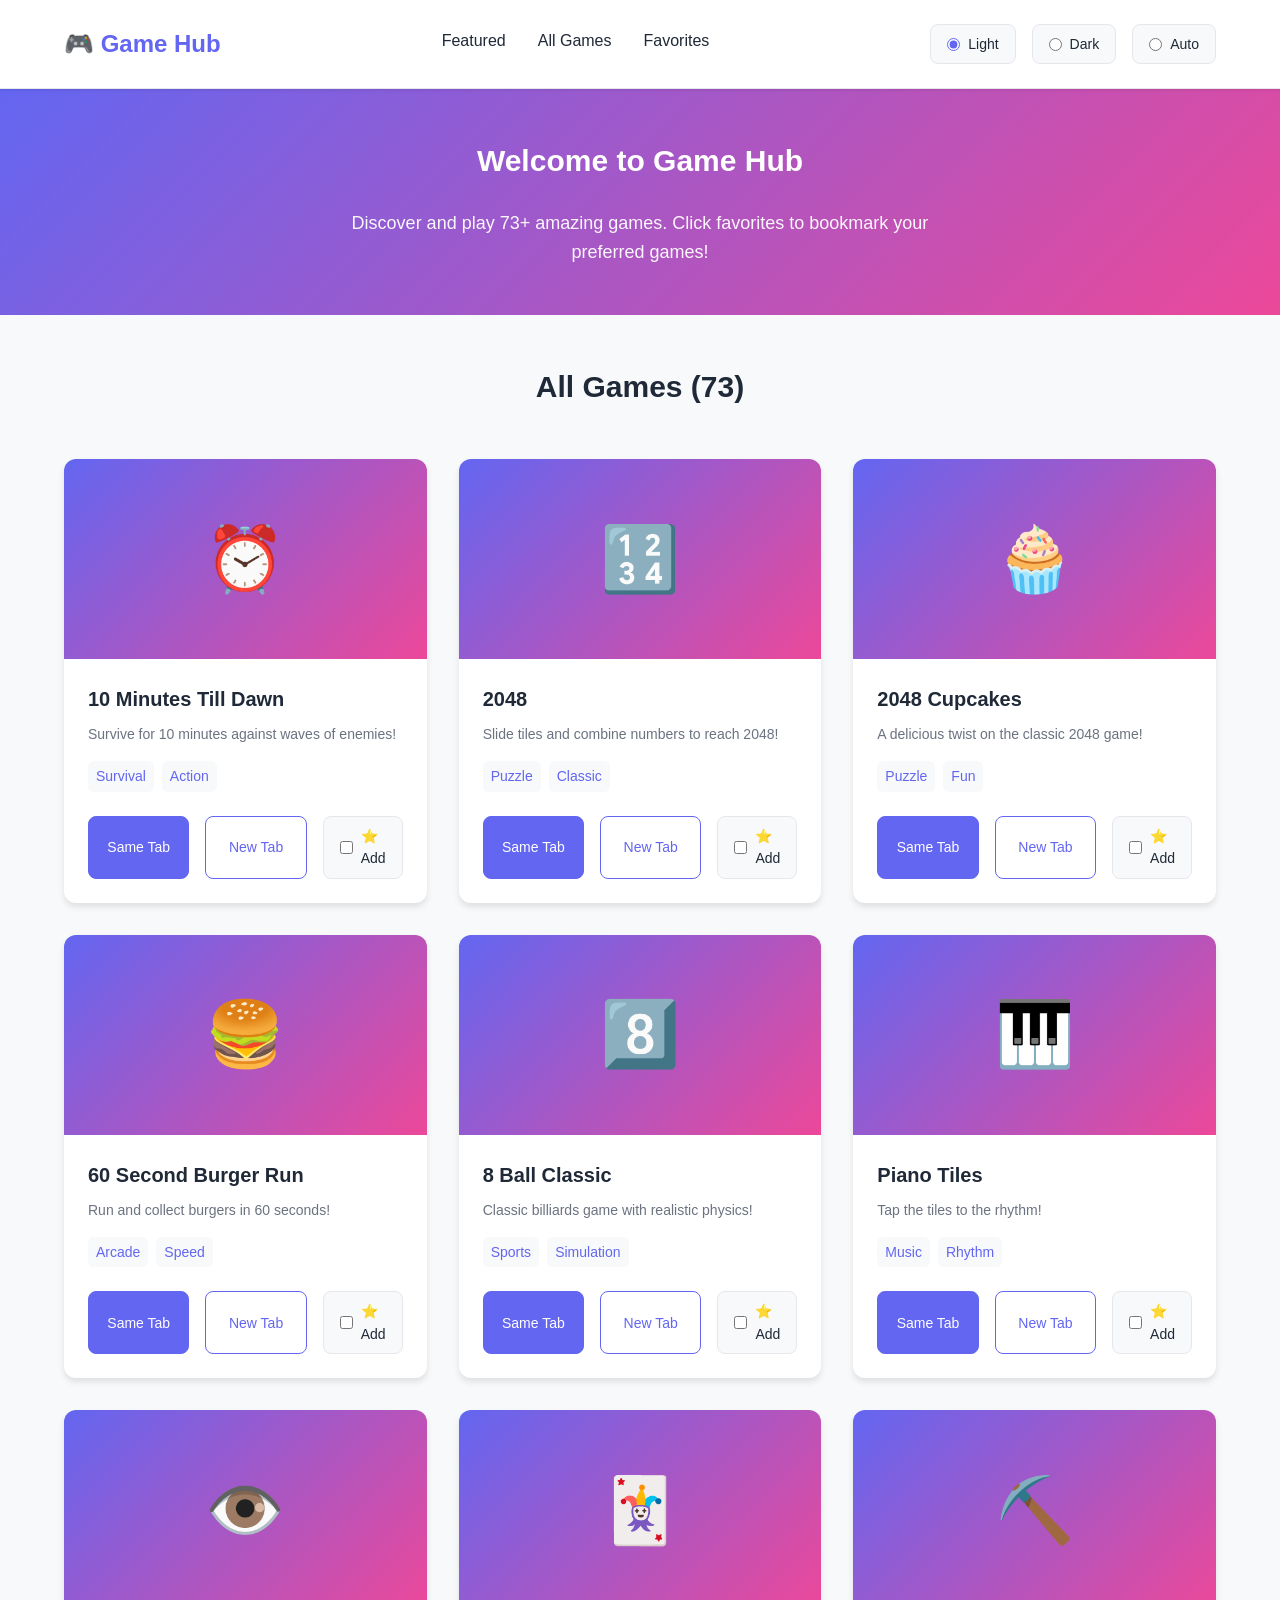
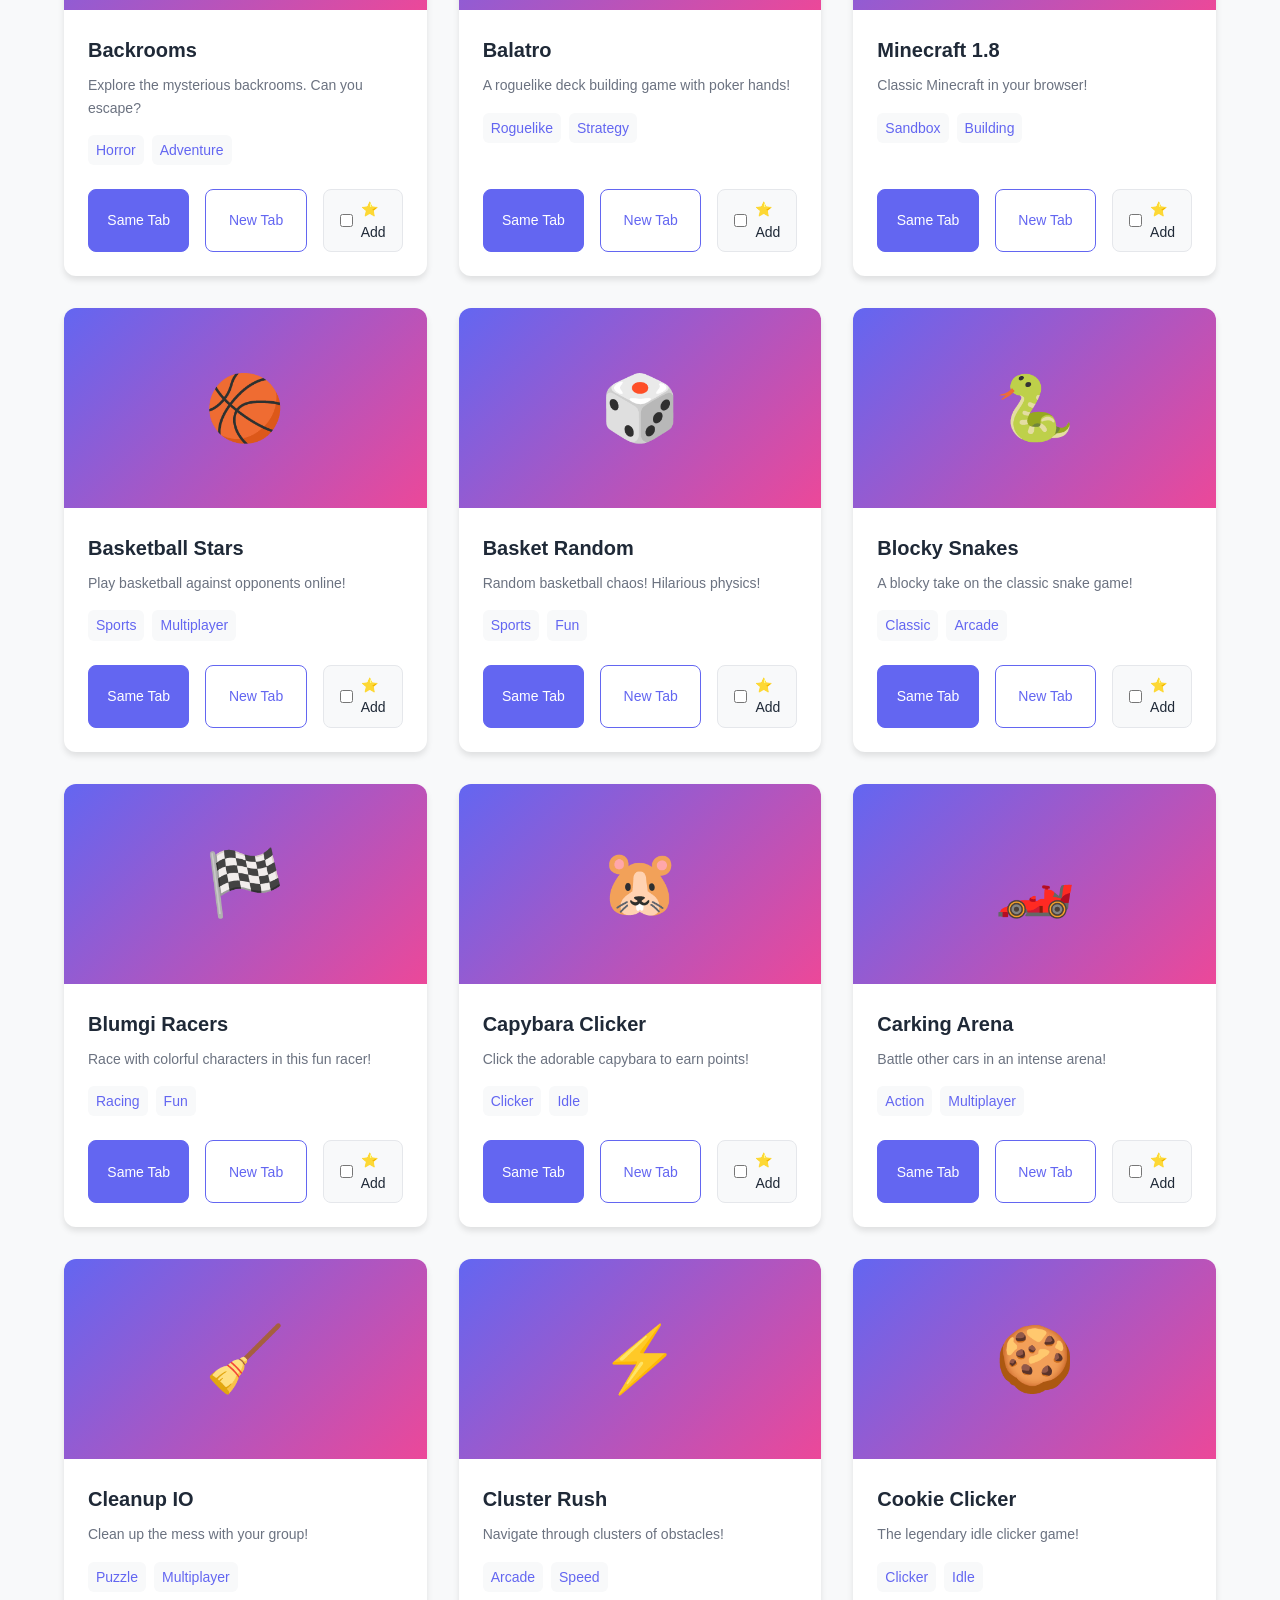
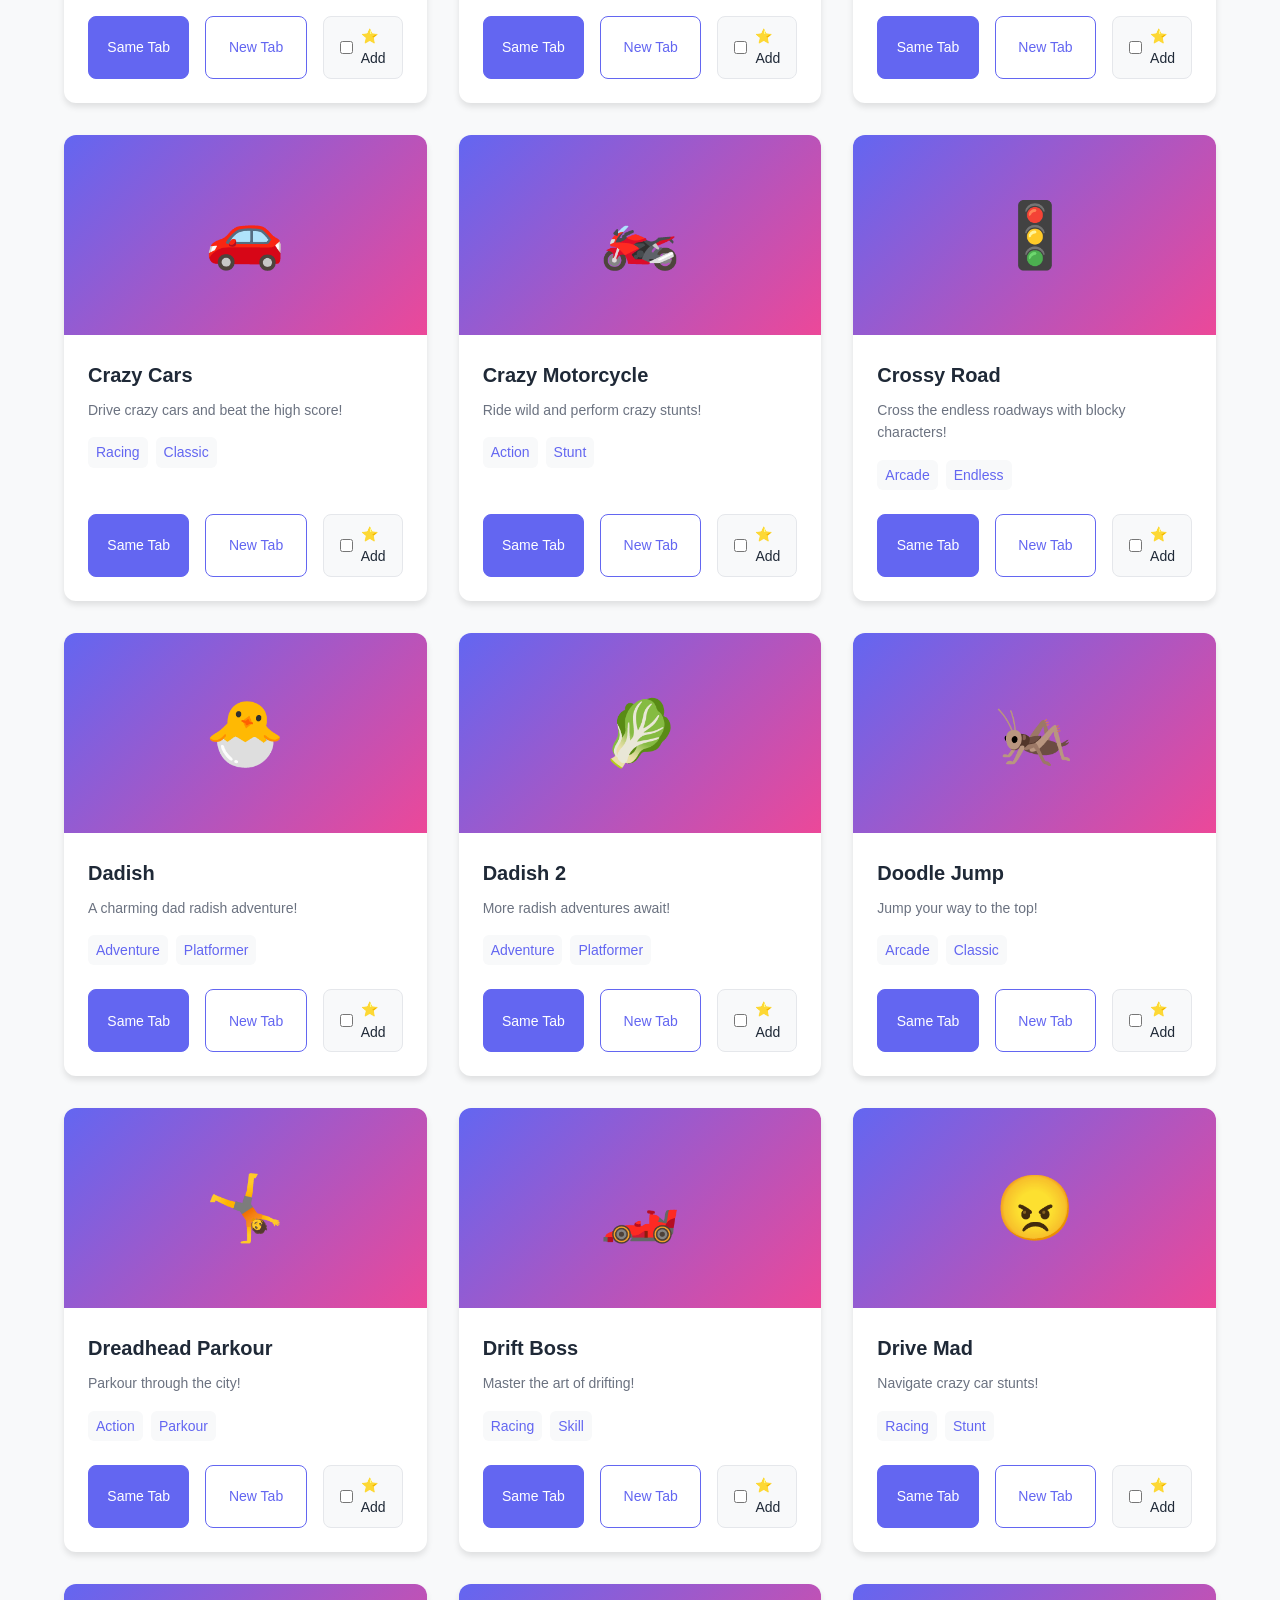
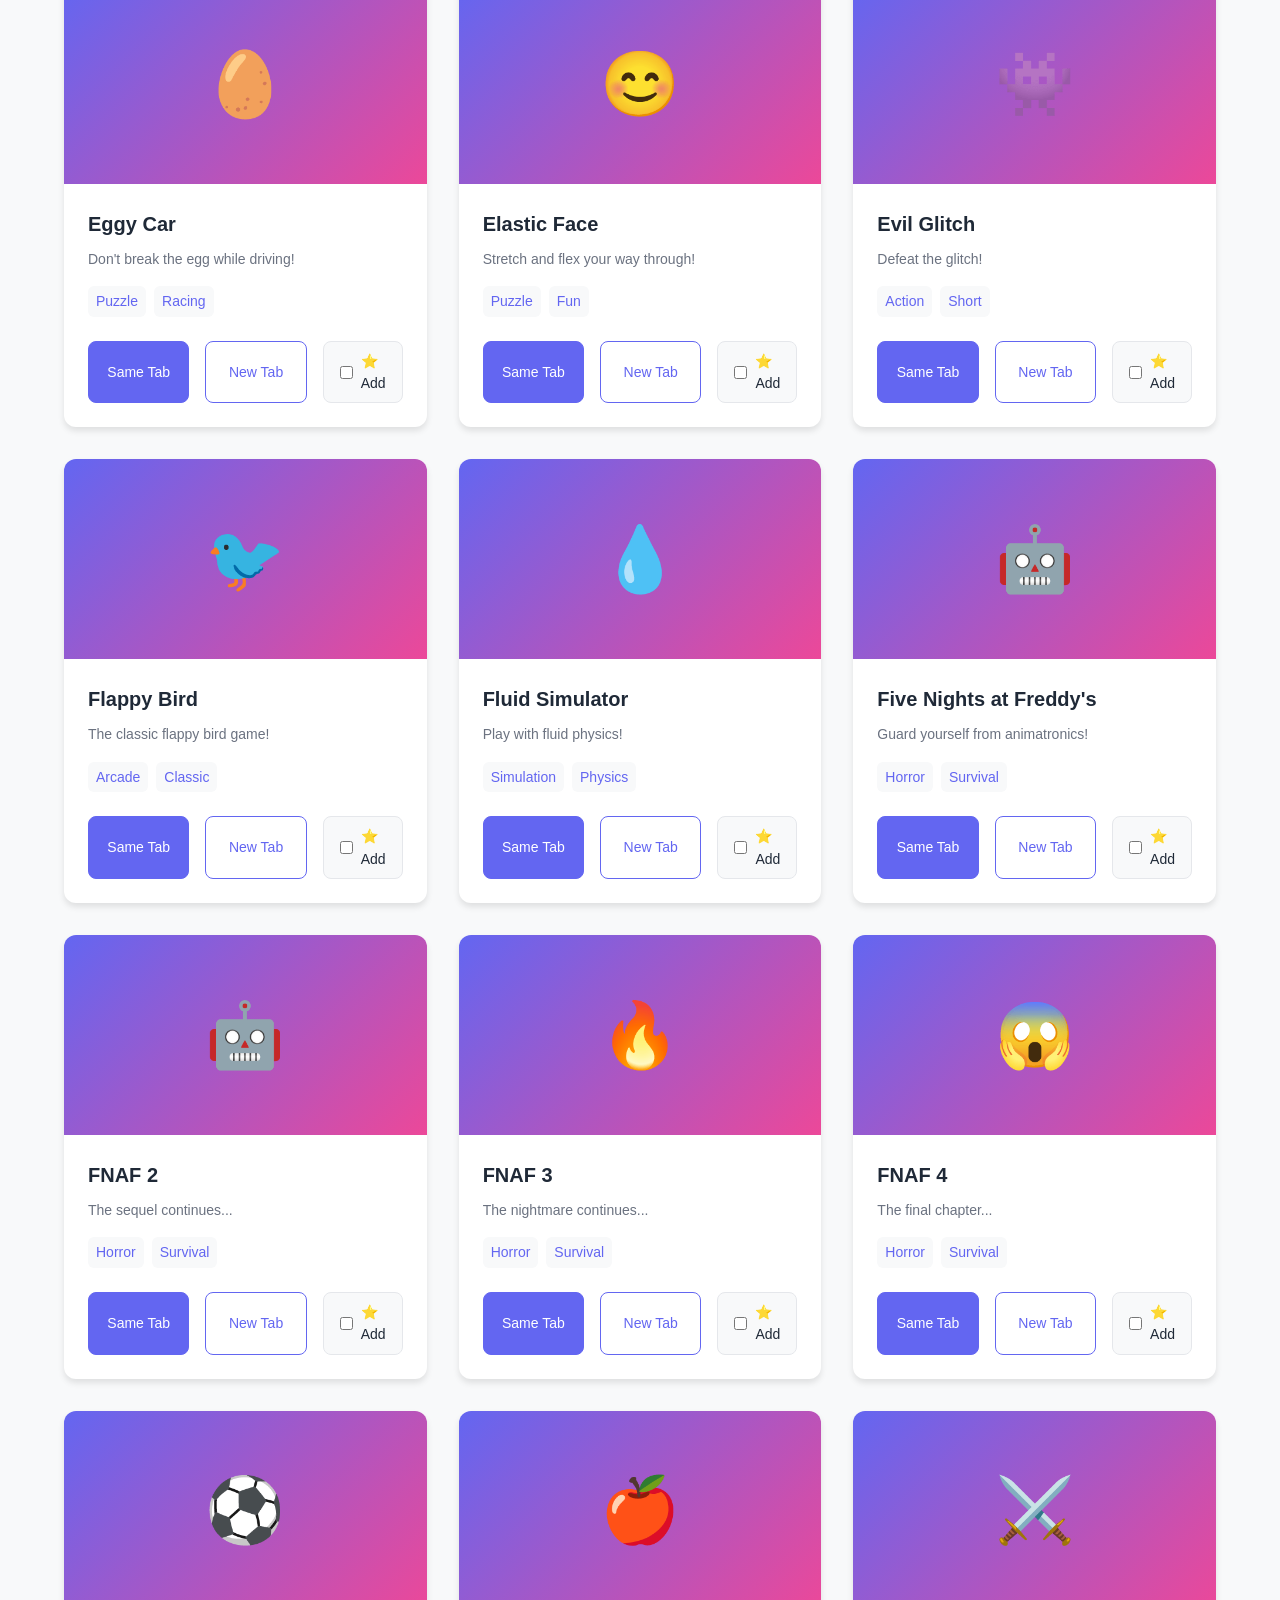
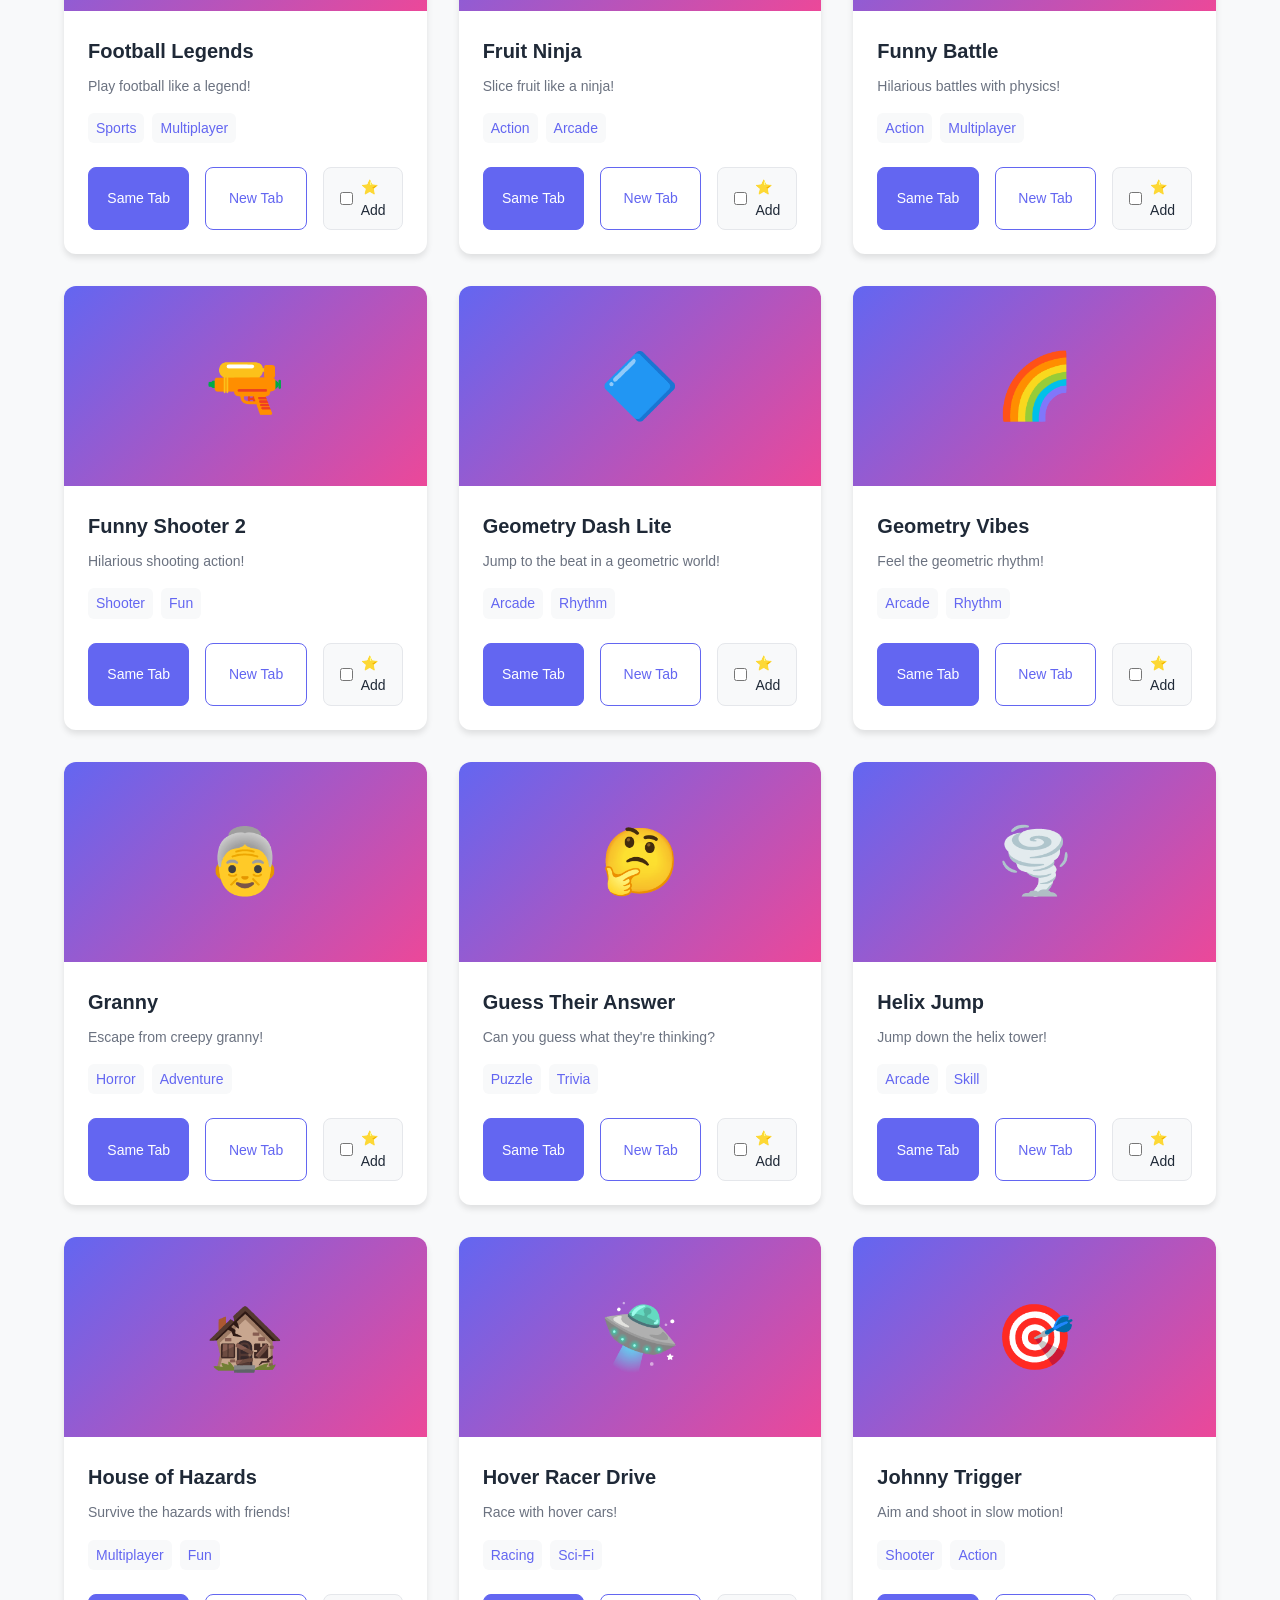
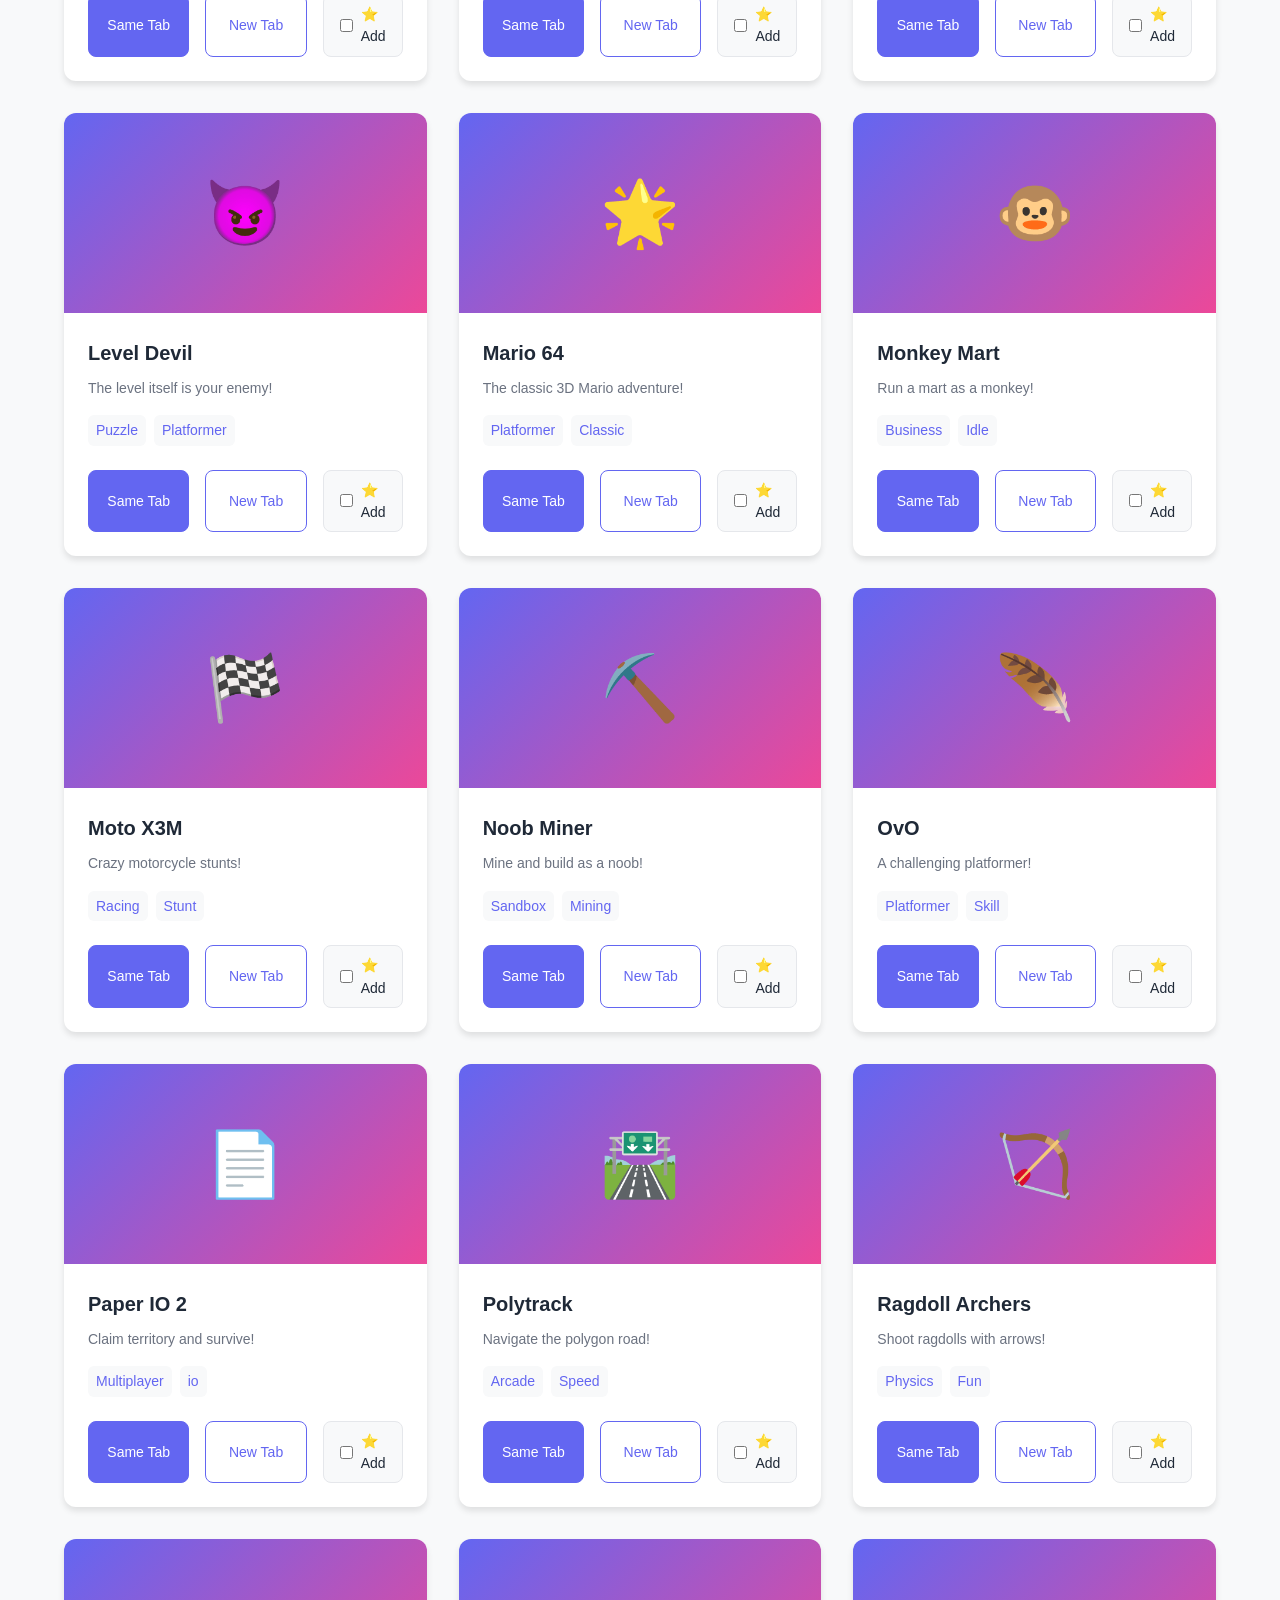
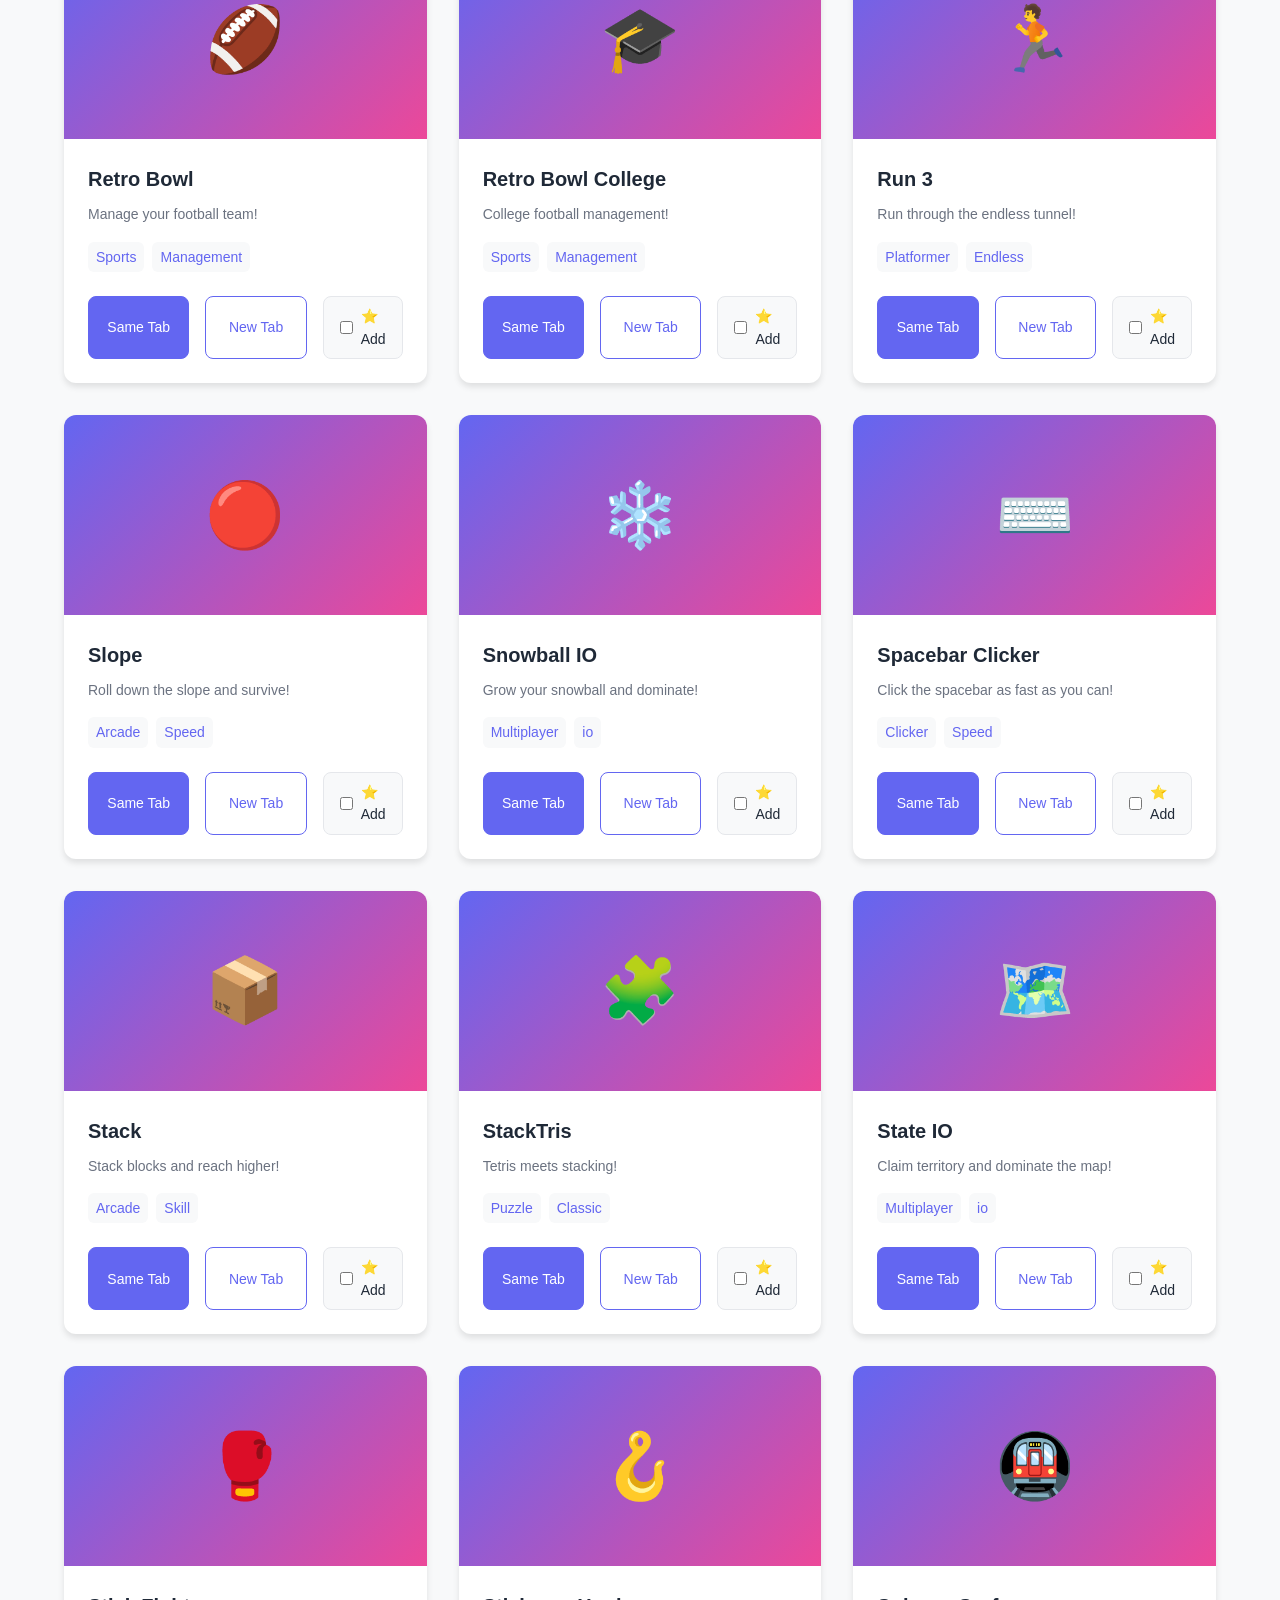
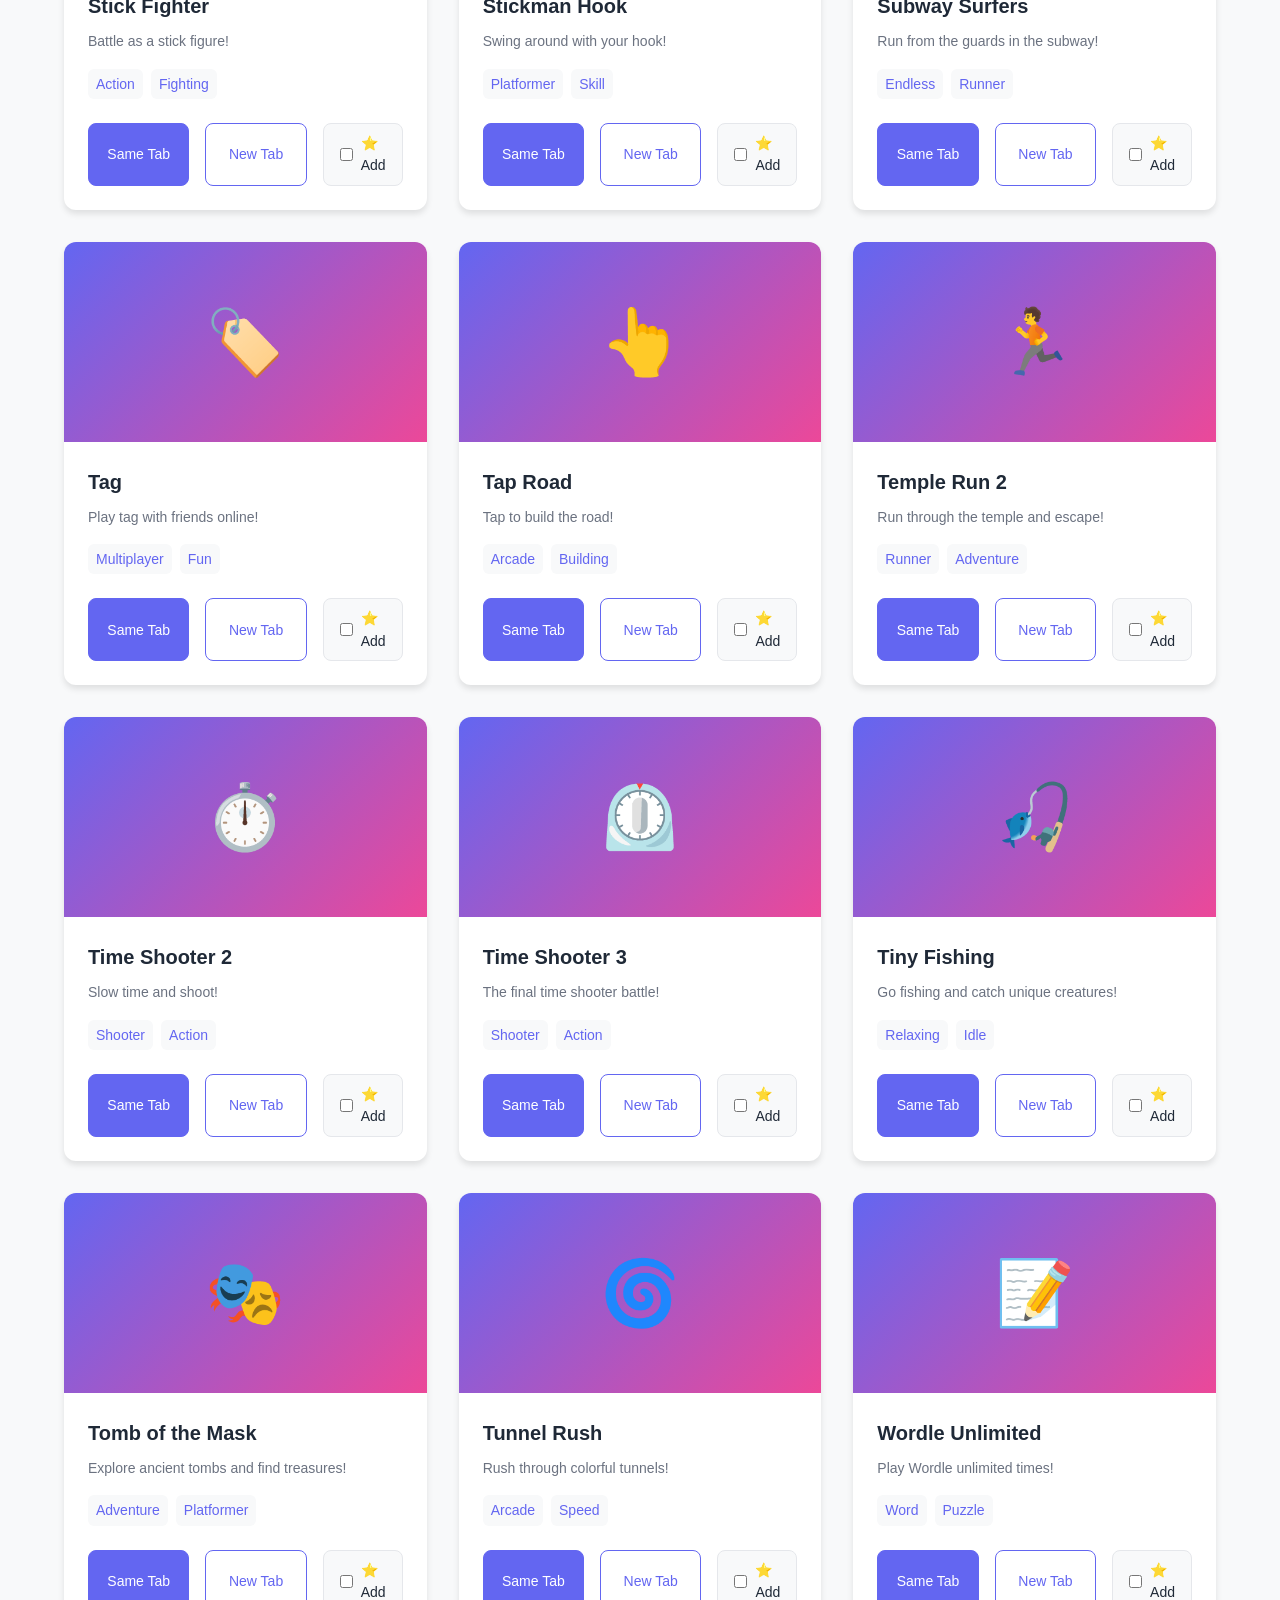
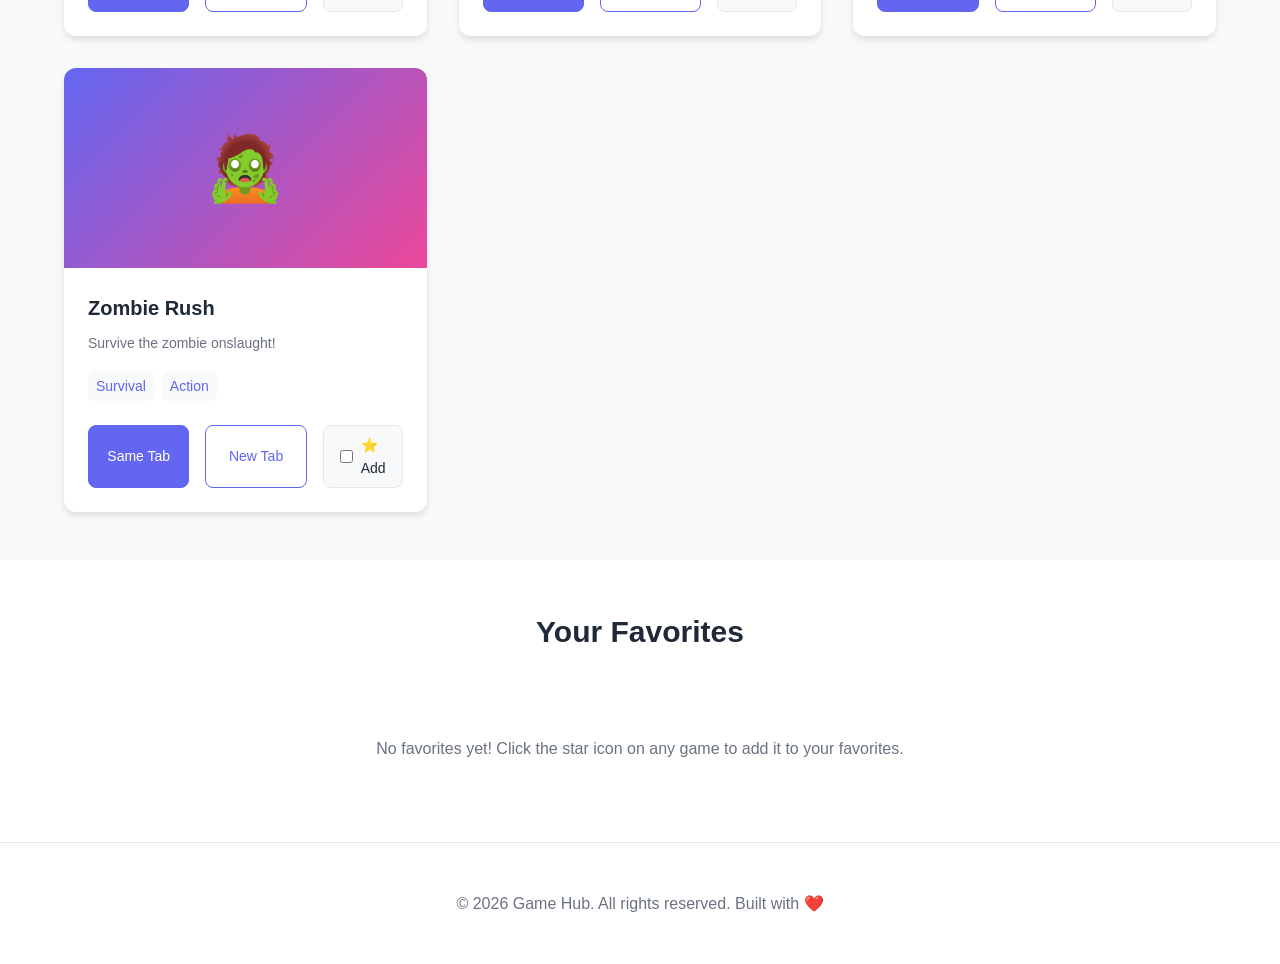
==== commit 5b79d35e: "Add ALL 73 games from games repository to game-hub.html" ====
--- a/game-hub.html
+++ b/game-hub.html
@@ -45,7 +45,7 @@
         <div class="container">
             <div class="hero-content">
                 <h2>Welcome to Game Hub</h2>
-                <p>Discover and play amazing games. Click favorites to bookmark your preferred games!</p>
+                <p>Discover and play 73+ amazing games. Click favorites to bookmark your preferred games!</p>
             </div>
         </div>
     </section>
@@ -53,504 +53,1189 @@
     <!-- All Games Section -->
     <section class="section" id="all-games">
         <div class="container">
-            <h2 class="section-title">All Games</h2>
+            <h2 class="section-title">All Games (73)</h2>
             <div class="games-grid">
                 <!-- 10 Minutes Till Dawn -->
                 <div class="game-card">
-                    <div class="game-image">
-                        <div class="placeholder-image">⏰</div>
-                    </div>
+                    <div class="game-image"><div class="placeholder-image">⏰</div></div>
                     <div class="game-info">
                         <h3 class="game-title">10 Minutes Till Dawn</h3>
                         <p class="game-description">Survive for 10 minutes against waves of enemies!</p>
-                        <div class="game-meta">
-                            <span class="game-tag">Survival</span>
-                            <span class="game-tag">Action</span>
-                        </div>
+                        <div class="game-meta"><span class="game-tag">Survival</span><span class="game-tag">Action</span></div>
                         <div class="game-actions">
                             <a href="https://github.com/lockin676767676767/games/raw/main/10minutestilldawn.html" class="btn btn-primary">Same Tab</a>
                             <a href="https://github.com/lockin676767676767/games/raw/main/10minutestilldawn.html" target="_blank" class="btn btn-secondary">New Tab</a>
-                            <form class="favorite-form" method="post">
-                                <label class="favorite-btn">
-                                    <input type="checkbox" class="favorite-checkbox" />
-                                    ⭐ Add to Favorites
-                                </label>
-                            </form>
+                            <form class="favorite-form" method="post"><label class="favorite-btn"><input type="checkbox" class="favorite-checkbox" />⭐ Add</label></form>
                         </div>
                     </div>
                 </div>
 
                 <!-- 2048 -->
                 <div class="game-card">
-                    <div class="game-image">
-                        <div class="placeholder-image">🔢</div>
-                    </div>
+                    <div class="game-image"><div class="placeholder-image">🔢</div></div>
                     <div class="game-info">
                         <h3 class="game-title">2048</h3>
                         <p class="game-description">Slide tiles and combine numbers to reach 2048!</p>
-                        <div class="game-meta">
-                            <span class="game-tag">Puzzle</span>
-                            <span class="game-tag">Classic</span>
-                        </div>
+                        <div class="game-meta"><span class="game-tag">Puzzle</span><span class="game-tag">Classic</span></div>
                         <div class="game-actions">
                             <a href="https://github.com/lockin676767676767/games/raw/main/2048.html" class="btn btn-primary">Same Tab</a>
                             <a href="https://github.com/lockin676767676767/games/raw/main/2048.html" target="_blank" class="btn btn-secondary">New Tab</a>
-                            <form class="favorite-form" method="post">
-                                <label class="favorite-btn">
-                                    <input type="checkbox" class="favorite-checkbox" />
-                                    ⭐ Add to Favorites
-                                </label>
-                            </form>
+                            <form class="favorite-form" method="post"><label class="favorite-btn"><input type="checkbox" class="favorite-checkbox" />⭐ Add</label></form>
                         </div>
                     </div>
                 </div>
 
                 <!-- 2048 Cupcakes -->
                 <div class="game-card">
-                    <div class="game-image">
-                        <div class="placeholder-image">🧁</div>
-                    </div>
+                    <div class="game-image"><div class="placeholder-image">🧁</div></div>
                     <div class="game-info">
                         <h3 class="game-title">2048 Cupcakes</h3>
                         <p class="game-description">A delicious twist on the classic 2048 game!</p>
-                        <div class="game-meta">
-                            <span class="game-tag">Puzzle</span>
-                            <span class="game-tag">Fun</span>
-                        </div>
+                        <div class="game-meta"><span class="game-tag">Puzzle</span><span class="game-tag">Fun</span></div>
                         <div class="game-actions">
                             <a href="https://github.com/lockin676767676767/games/raw/main/2048cupcakes.html" class="btn btn-primary">Same Tab</a>
                             <a href="https://github.com/lockin676767676767/games/raw/main/2048cupcakes.html" target="_blank" class="btn btn-secondary">New Tab</a>
-                            <form class="favorite-form" method="post">
-                                <label class="favorite-btn">
-                                    <input type="checkbox" class="favorite-checkbox" />
-                                    ⭐ Add to Favorites
-                                </label>
-                            </form>
+                            <form class="favorite-form" method="post"><label class="favorite-btn"><input type="checkbox" class="favorite-checkbox" />⭐ Add</label></form>
                         </div>
                     </div>
                 </div>
 
                 <!-- 60 Second Burger Run -->
                 <div class="game-card">
-                    <div class="game-image">
-                        <div class="placeholder-image">🍔</div>
-                    </div>
+                    <div class="game-image"><div class="placeholder-image">🍔</div></div>
                     <div class="game-info">
                         <h3 class="game-title">60 Second Burger Run</h3>
                         <p class="game-description">Run and collect burgers in 60 seconds!</p>
-                        <div class="game-meta">
-                            <span class="game-tag">Arcade</span>
-                            <span class="game-tag">Speed</span>
-                        </div>
+                        <div class="game-meta"><span class="game-tag">Arcade</span><span class="game-tag">Speed</span></div>
                         <div class="game-actions">
                             <a href="https://github.com/lockin676767676767/games/raw/main/60s_burger_run_standalone.html" class="btn btn-primary">Same Tab</a>
                             <a href="https://github.com/lockin676767676767/games/raw/main/60s_burger_run_standalone.html" target="_blank" class="btn btn-secondary">New Tab</a>
-                            <form class="favorite-form" method="post">
-                                <label class="favorite-btn">
-                                    <input type="checkbox" class="favorite-checkbox" />
-                                    ⭐ Add to Favorites
-                                </label>
-                            </form>
+                            <form class="favorite-form" method="post"><label class="favorite-btn"><input type="checkbox" class="favorite-checkbox" />⭐ Add</label></form>
                         </div>
                     </div>
                 </div>
 
                 <!-- 8 Ball Classic -->
                 <div class="game-card">
-                    <div class="game-image">
-                        <div class="placeholder-image">8️⃣</div>
-                    </div>
+                    <div class="game-image"><div class="placeholder-image">8️⃣</div></div>
                     <div class="game-info">
                         <h3 class="game-title">8 Ball Classic</h3>
                         <p class="game-description">Classic billiards game with realistic physics!</p>
-                        <div class="game-meta">
-                            <span class="game-tag">Sports</span>
-                            <span class="game-tag">Simulation</span>
-                        </div>
+                        <div class="game-meta"><span class="game-tag">Sports</span><span class="game-tag">Simulation</span></div>
                         <div class="game-actions">
                             <a href="https://github.com/lockin676767676767/games/raw/main/8ballclassic.html" class="btn btn-primary">Same Tab</a>
                             <a href="https://github.com/lockin676767676767/games/raw/main/8ballclassic.html" target="_blank" class="btn btn-secondary">New Tab</a>
-                            <form class="favorite-form" method="post">
-                                <label class="favorite-btn">
-                                    <input type="checkbox" class="favorite-checkbox" />
-                                    ⭐ Add to Favorites
-                                </label>
-                            </form>
+                            <form class="favorite-form" method="post"><label class="favorite-btn"><input type="checkbox" class="favorite-checkbox" />⭐ Add</label></form>
+                        </div>
+                    </div>
+                </div>
+
+                <!-- Piano Tiles -->
+                <div class="game-card">
+                    <div class="game-image"><div class="placeholder-image">🎹</div></div>
+                    <div class="game-info">
+                        <h3 class="game-title">Piano Tiles</h3>
+                        <p class="game-description">Tap the tiles to the rhythm!</p>
+                        <div class="game-meta"><span class="game-tag">Music</span><span class="game-tag">Rhythm</span></div>
+                        <div class="game-actions">
+                            <a href="https://github.com/lockin676767676767/games/raw/main/PianoTiles.html" class="btn btn-primary">Same Tab</a>
+                            <a href="https://github.com/lockin676767676767/games/raw/main/PianoTiles.html" target="_blank" class="btn btn-secondary">New Tab</a>
+                            <form class="favorite-form" method="post"><label class="favorite-btn"><input type="checkbox" class="favorite-checkbox" />⭐ Add</label></form>
                         </div>
                     </div>
                 </div>
 
                 <!-- Backrooms -->
                 <div class="game-card">
-                    <div class="game-image">
-                        <div class="placeholder-image">👁️</div>
-                    </div>
+                    <div class="game-image"><div class="placeholder-image">👁️</div></div>
                     <div class="game-info">
                         <h3 class="game-title">Backrooms</h3>
                         <p class="game-description">Explore the mysterious backrooms. Can you escape?</p>
-                        <div class="game-meta">
-                            <span class="game-tag">Horror</span>
-                            <span class="game-tag">Adventure</span>
-                        </div>
+                        <div class="game-meta"><span class="game-tag">Horror</span><span class="game-tag">Adventure</span></div>
                         <div class="game-actions">
                             <a href="https://github.com/lockin676767676767/games/raw/main/backrooms.html" class="btn btn-primary">Same Tab</a>
                             <a href="https://github.com/lockin676767676767/games/raw/main/backrooms.html" target="_blank" class="btn btn-secondary">New Tab</a>
-                            <form class="favorite-form" method="post">
-                                <label class="favorite-btn">
-                                    <input type="checkbox" class="favorite-checkbox" />
-                                    ⭐ Add to Favorites
-                                </label>
-                            </form>
+                            <form class="favorite-form" method="post"><label class="favorite-btn"><input type="checkbox" class="favorite-checkbox" />⭐ Add</label></form>
                         </div>
                     </div>
                 </div>
 
                 <!-- Balatro -->
                 <div class="game-card">
-                    <div class="game-image">
-                        <div class="placeholder-image">🃏</div>
-                    </div>
+                    <div class="game-image"><div class="placeholder-image">🃏</div></div>
                     <div class="game-info">
                         <h3 class="game-title">Balatro</h3>
                         <p class="game-description">A roguelike deck building game with poker hands!</p>
-                        <div class="game-meta">
-                            <span class="game-tag">Roguelike</span>
-                            <span class="game-tag">Strategy</span>
-                        </div>
+                        <div class="game-meta"><span class="game-tag">Roguelike</span><span class="game-tag">Strategy</span></div>
                         <div class="game-actions">
                             <a href="https://github.com/lockin676767676767/games/raw/main/balatro.html" class="btn btn-primary">Same Tab</a>
                             <a href="https://github.com/lockin676767676767/games/raw/main/balatro.html" target="_blank" class="btn btn-secondary">New Tab</a>
-                            <form class="favorite-form" method="post">
-                                <label class="favorite-btn">
-                                    <input type="checkbox" class="favorite-checkbox" />
-                                    ⭐ Add to Favorites
-                                </label>
-                            </form>
+                            <form class="favorite-form" method="post"><label class="favorite-btn"><input type="checkbox" class="favorite-checkbox" />⭐ Add</label></form>
                         </div>
                     </div>
                 </div>
 
                 <!-- Minecraft 1.8 -->
                 <div class="game-card">
-                    <div class="game-image">
-                        <div class="placeholder-image">⛏️</div>
-                    </div>
+                    <div class="game-image"><div class="placeholder-image">⛏️</div></div>
                     <div class="game-info">
                         <h3 class="game-title">Minecraft 1.8</h3>
                         <p class="game-description">Classic Minecraft in your browser!</p>
-                        <div class="game-meta">
-                            <span class="game-tag">Sandbox</span>
-                            <span class="game-tag">Building</span>
-                        </div>
+                        <div class="game-meta"><span class="game-tag">Sandbox</span><span class="game-tag">Building</span></div>
                         <div class="game-actions">
                             <a href="https://github.com/lockin676767676767/games/raw/main/1.8.html" class="btn btn-primary">Same Tab</a>
                             <a href="https://github.com/lockin676767676767/games/raw/main/1.8.html" target="_blank" class="btn btn-secondary">New Tab</a>
-                            <form class="favorite-form" method="post">
-                                <label class="favorite-btn">
-                                    <input type="checkbox" class="favorite-checkbox" />
-                                    ⭐ Add to Favorites
-                                </label>
-                            </form>
+                            <form class="favorite-form" method="post"><label class="favorite-btn"><input type="checkbox" class="favorite-checkbox" />⭐ Add</label></form>
                         </div>
                     </div>
                 </div>
 
                 <!-- Basketball Stars -->
                 <div class="game-card">
-                    <div class="game-image">
-                        <div class="placeholder-image">🏀</div>
-                    </div>
+                    <div class="game-image"><div class="placeholder-image">🏀</div></div>
                     <div class="game-info">
                         <h3 class="game-title">Basketball Stars</h3>
                         <p class="game-description">Play basketball against opponents online!</p>
-                        <div class="game-meta">
-                            <span class="game-tag">Sports</span>
-                            <span class="game-tag">Multiplayer</span>
-                        </div>
+                        <div class="game-meta"><span class="game-tag">Sports</span><span class="game-tag">Multiplayer</span></div>
                         <div class="game-actions">
                             <a href="https://github.com/lockin676767676767/games/raw/main/basketballstars.html" class="btn btn-primary">Same Tab</a>
                             <a href="https://github.com/lockin676767676767/games/raw/main/basketballstars.html" target="_blank" class="btn btn-secondary">New Tab</a>
-                            <form class="favorite-form" method="post">
-                                <label class="favorite-btn">
-                                    <input type="checkbox" class="favorite-checkbox" />
-                                    ⭐ Add to Favorites
-                                </label>
-                            </form>
+                            <form class="favorite-form" method="post"><label class="favorite-btn"><input type="checkbox" class="favorite-checkbox" />⭐ Add</label></form>
                         </div>
                     </div>
                 </div>
 
                 <!-- Basket Random -->
                 <div class="game-card">
-                    <div class="game-image">
-                        <div class="placeholder-image">🎲</div>
-                    </div>
+                    <div class="game-image"><div class="placeholder-image">🎲</div></div>
                     <div class="game-info">
                         <h3 class="game-title">Basket Random</h3>
                         <p class="game-description">Random basketball chaos! Hilarious physics!</p>
-                        <div class="game-meta">
-                            <span class="game-tag">Sports</span>
-                            <span class="game-tag">Fun</span>
-                        </div>
+                        <div class="game-meta"><span class="game-tag">Sports</span><span class="game-tag">Fun</span></div>
                         <div class="game-actions">
                             <a href="https://github.com/lockin676767676767/games/raw/main/basketrandom.html" class="btn btn-primary">Same Tab</a>
                             <a href="https://github.com/lockin676767676767/games/raw/main/basketrandom.html" target="_blank" class="btn btn-secondary">New Tab</a>
-                            <form class="favorite-form" method="post">
-                                <label class="favorite-btn">
-                                    <input type="checkbox" class="favorite-checkbox" />
-                                    ⭐ Add to Favorites
-                                </label>
-                            </form>
+                            <form class="favorite-form" method="post"><label class="favorite-btn"><input type="checkbox" class="favorite-checkbox" />⭐ Add</label></form>
                         </div>
                     </div>
                 </div>
 
                 <!-- Blocky Snakes -->
                 <div class="game-card">
-                    <div class="game-image">
-                        <div class="placeholder-image">🐍</div>
-                    </div>
+                    <div class="game-image"><div class="placeholder-image">🐍</div></div>
                     <div class="game-info">
                         <h3 class="game-title">Blocky Snakes</h3>
                         <p class="game-description">A blocky take on the classic snake game!</p>
-                        <div class="game-meta">
-                            <span class="game-tag">Classic</span>
-                            <span class="game-tag">Arcade</span>
-                        </div>
+                        <div class="game-meta"><span class="game-tag">Classic</span><span class="game-tag">Arcade</span></div>
                         <div class="game-actions">
                             <a href="https://github.com/lockin676767676767/games/raw/main/blockysnakes.html" class="btn btn-primary">Same Tab</a>
                             <a href="https://github.com/lockin676767676767/games/raw/main/blockysnakes.html" target="_blank" class="btn btn-secondary">New Tab</a>
-                            <form class="favorite-form" method="post">
-                                <label class="favorite-btn">
-                                    <input type="checkbox" class="favorite-checkbox" />
-                                    ⭐ Add to Favorites
-                                </label>
-                            </form>
+                            <form class="favorite-form" method="post"><label class="favorite-btn"><input type="checkbox" class="favorite-checkbox" />⭐ Add</label></form>
                         </div>
                     </div>
                 </div>
 
                 <!-- Blumgi Racers -->
                 <div class="game-card">
-                    <div class="game-image">
-                        <div class="placeholder-image">🏁</div>
-                    </div>
+                    <div class="game-image"><div class="placeholder-image">🏁</div></div>
                     <div class="game-info">
                         <h3 class="game-title">Blumgi Racers</h3>
                         <p class="game-description">Race with colorful characters in this fun racer!</p>
-                        <div class="game-meta">
-                            <span class="game-tag">Racing</span>
-                            <span class="game-tag">Fun</span>
-                        </div>
+                        <div class="game-meta"><span class="game-tag">Racing</span><span class="game-tag">Fun</span></div>
                         <div class="game-actions">
                             <a href="https://github.com/lockin676767676767/games/raw/main/blumgiracers.html" class="btn btn-primary">Same Tab</a>
                             <a href="https://github.com/lockin676767676767/games/raw/main/blumgiracers.html" target="_blank" class="btn btn-secondary">New Tab</a>
-                            <form class="favorite-form" method="post">
-                                <label class="favorite-btn">
-                                    <input type="checkbox" class="favorite-checkbox" />
-                                    ⭐ Add to Favorites
-                                </label>
-                            </form>
+                            <form class="favorite-form" method="post"><label class="favorite-btn"><input type="checkbox" class="favorite-checkbox" />⭐ Add</label></form>
                         </div>
                     </div>
                 </div>
 
                 <!-- Capybara Clicker -->
                 <div class="game-card">
-                    <div class="game-image">
-                        <div class="placeholder-image">🐹</div>
-                    </div>
+                    <div class="game-image"><div class="placeholder-image">🐹</div></div>
                     <div class="game-info">
                         <h3 class="game-title">Capybara Clicker</h3>
                         <p class="game-description">Click the adorable capybara to earn points!</p>
-                        <div class="game-meta">
-                            <span class="game-tag">Clicker</span>
-                            <span class="game-tag">Idle</span>
-                        </div>
+                        <div class="game-meta"><span class="game-tag">Clicker</span><span class="game-tag">Idle</span></div>
                         <div class="game-actions">
                             <a href="https://github.com/lockin676767676767/games/raw/main/capybaraclicker.html" class="btn btn-primary">Same Tab</a>
                             <a href="https://github.com/lockin676767676767/games/raw/main/capybaraclicker.html" target="_blank" class="btn btn-secondary">New Tab</a>
-                            <form class="favorite-form" method="post">
-                                <label class="favorite-btn">
-                                    <input type="checkbox" class="favorite-checkbox" />
-                                    ⭐ Add to Favorites
-                                </label>
-                            </form>
+                            <form class="favorite-form" method="post"><label class="favorite-btn"><input type="checkbox" class="favorite-checkbox" />⭐ Add</label></form>
                         </div>
                     </div>
                 </div>
 
                 <!-- Carking Arena -->
                 <div class="game-card">
-                    <div class="game-image">
-                        <div class="placeholder-image">🏎️</div>
-                    </div>
+                    <div class="game-image"><div class="placeholder-image">🏎️</div></div>
                     <div class="game-info">
                         <h3 class="game-title">Carking Arena</h3>
                         <p class="game-description">Battle other cars in an intense arena!</p>
-                        <div class="game-meta">
-                            <span class="game-tag">Action</span>
-                            <span class="game-tag">Multiplayer</span>
-                        </div>
+                        <div class="game-meta"><span class="game-tag">Action</span><span class="game-tag">Multiplayer</span></div>
                         <div class="game-actions">
                             <a href="https://github.com/lockin676767676767/games/raw/main/carkingarena.html" class="btn btn-primary">Same Tab</a>
                             <a href="https://github.com/lockin676767676767/games/raw/main/carkingarena.html" target="_blank" class="btn btn-secondary">New Tab</a>
-                            <form class="favorite-form" method="post">
-                                <label class="favorite-btn">
-                                    <input type="checkbox" class="favorite-checkbox" />
-                                    ⭐ Add to Favorites
-                                </label>
-                            </form>
+                            <form class="favorite-form" method="post"><label class="favorite-btn"><input type="checkbox" class="favorite-checkbox" />⭐ Add</label></form>
                         </div>
                     </div>
                 </div>
 
                 <!-- Cleanup IO -->
                 <div class="game-card">
-                    <div class="game-image">
-                        <div class="placeholder-image">🧹</div>
-                    </div>
+                    <div class="game-image"><div class="placeholder-image">🧹</div></div>
                     <div class="game-info">
                         <h3 class="game-title">Cleanup IO</h3>
                         <p class="game-description">Clean up the mess with your group!</p>
-                        <div class="game-meta">
-                            <span class="game-tag">Puzzle</span>
-                            <span class="game-tag">Multiplayer</span>
-                        </div>
+                        <div class="game-meta"><span class="game-tag">Puzzle</span><span class="game-tag">Multiplayer</span></div>
                         <div class="game-actions">
                             <a href="https://github.com/lockin676767676767/games/raw/main/cleanupio.html" class="btn btn-primary">Same Tab</a>
                             <a href="https://github.com/lockin676767676767/games/raw/main/cleanupio.html" target="_blank" class="btn btn-secondary">New Tab</a>
-                            <form class="favorite-form" method="post">
-                                <label class="favorite-btn">
-                                    <input type="checkbox" class="favorite-checkbox" />
-                                    ⭐ Add to Favorites
-                                </label>
-                            </form>
+                            <form class="favorite-form" method="post"><label class="favorite-btn"><input type="checkbox" class="favorite-checkbox" />⭐ Add</label></form>
                         </div>
                     </div>
                 </div>
 
                 <!-- Cluster Rush -->
                 <div class="game-card">
-                    <div class="game-image">
-                        <div class="placeholder-image">⚡</div>
-                    </div>
+                    <div class="game-image"><div class="placeholder-image">⚡</div></div>
                     <div class="game-info">
                         <h3 class="game-title">Cluster Rush</h3>
                         <p class="game-description">Navigate through clusters of obstacles!</p>
-                        <div class="game-meta">
-                            <span class="game-tag">Arcade</span>
-                            <span class="game-tag">Speed</span>
-                        </div>
+                        <div class="game-meta"><span class="game-tag">Arcade</span><span class="game-tag">Speed</span></div>
                         <div class="game-actions">
                             <a href="https://github.com/lockin676767676767/games/raw/main/clusterrush.html" class="btn btn-primary">Same Tab</a>
                             <a href="https://github.com/lockin676767676767/games/raw/main/clusterrush.html" target="_blank" class="btn btn-secondary">New Tab</a>
-                            <form class="favorite-form" method="post">
-                                <label class="favorite-btn">
-                                    <input type="checkbox" class="favorite-checkbox" />
-                                    ⭐ Add to Favorites
-                                </label>
-                            </form>
+                            <form class="favorite-form" method="post"><label class="favorite-btn"><input type="checkbox" class="favorite-checkbox" />⭐ Add</label></form>
                         </div>
                     </div>
                 </div>
 
                 <!-- Cookie Clicker -->
                 <div class="game-card">
-                    <div class="game-image">
-                        <div class="placeholder-image">🍪</div>
-                    </div>
+                    <div class="game-image"><div class="placeholder-image">🍪</div></div>
                     <div class="game-info">
                         <h3 class="game-title">Cookie Clicker</h3>
                         <p class="game-description">The legendary idle clicker game!</p>
-                        <div class="game-meta">
-                            <span class="game-tag">Clicker</span>
-                            <span class="game-tag">Idle</span>
-                        </div>
+                        <div class="game-meta"><span class="game-tag">Clicker</span><span class="game-tag">Idle</span></div>
                         <div class="game-actions">
                             <a href="https://github.com/lockin676767676767/games/raw/main/cookieclicker.html" class="btn btn-primary">Same Tab</a>
                             <a href="https://github.com/lockin676767676767/games/raw/main/cookieclicker.html" target="_blank" class="btn btn-secondary">New Tab</a>
-                            <form class="favorite-form" method="post">
-                                <label class="favorite-btn">
-                                    <input type="checkbox" class="favorite-checkbox" />
-                                    ⭐ Add to Favorites
-                                </label>
-                            </form>
+                            <form class="favorite-form" method="post"><label class="favorite-btn"><input type="checkbox" class="favorite-checkbox" />⭐ Add</label></form>
                         </div>
                     </div>
                 </div>
 
                 <!-- Crazy Cars -->
                 <div class="game-card">
-                    <div class="game-image">
-                        <div class="placeholder-image">🚗</div>
-                    </div>
+                    <div class="game-image"><div class="placeholder-image">🚗</div></div>
                     <div class="game-info">
                         <h3 class="game-title">Crazy Cars</h3>
                         <p class="game-description">Drive crazy cars and beat the high score!</p>
-                        <div class="game-meta">
-                            <span class="game-tag">Racing</span>
-                            <span class="game-tag">Classic</span>
-                        </div>
+                        <div class="game-meta"><span class="game-tag">Racing</span><span class="game-tag">Classic</span></div>
                         <div class="game-actions">
                             <a href="https://github.com/lockin676767676767/games/raw/main/crazycars.html" class="btn btn-primary">Same Tab</a>
                             <a href="https://github.com/lockin676767676767/games/raw/main/crazycars.html" target="_blank" class="btn btn-secondary">New Tab</a>
-                            <form class="favorite-form" method="post">
-                                <label class="favorite-btn">
-                                    <input type="checkbox" class="favorite-checkbox" />
-                                    ⭐ Add to Favorites
-                                </label>
-                            </form>
+                            <form class="favorite-form" method="post"><label class="favorite-btn"><input type="checkbox" class="favorite-checkbox" />⭐ Add</label></form>
                         </div>
                     </div>
                 </div>
 
                 <!-- Crazy Motorcycle -->
                 <div class="game-card">
-                    <div class="game-image">
-                        <div class="placeholder-image">🏍️</div>
-                    </div>
+                    <div class="game-image"><div class="placeholder-image">🏍️</div></div>
                     <div class="game-info">
                         <h3 class="game-title">Crazy Motorcycle</h3>
                         <p class="game-description">Ride wild and perform crazy stunts!</p>
-                        <div class="game-meta">
-                            <span class="game-tag">Action</span>
-                            <span class="game-tag">Stunt</span>
-                        </div>
+                        <div class="game-meta"><span class="game-tag">Action</span><span class="game-tag">Stunt</span></div>
                         <div class="game-actions">
                             <a href="https://github.com/lockin676767676767/games/raw/main/crazymotorcycle.html" class="btn btn-primary">Same Tab</a>
                             <a href="https://github.com/lockin676767676767/games/raw/main/crazymotorcycle.html" target="_blank" class="btn btn-secondary">New Tab</a>
-                            <form class="favorite-form" method="post">
-                                <label class="favorite-btn">
-                                    <input type="checkbox" class="favorite-checkbox" />
-                                    ⭐ Add to Favorites
-                                </label>
-                            </form>
+                            <form class="favorite-form" method="post"><label class="favorite-btn"><input type="checkbox" class="favorite-checkbox" />⭐ Add</label></form>
                         </div>
                     </div>
                 </div>
 
                 <!-- Crossy Road -->
                 <div class="game-card">
-                    <div class="game-image">
-                        <div class="placeholder-image">🚦</div>
-                    </div>
+                    <div class="game-image"><div class="placeholder-image">🚦</div></div>
                     <div class="game-info">
                         <h3 class="game-title">Crossy Road</h3>
                         <p class="game-description">Cross the endless roadways with blocky characters!</p>
-                        <div class="game-meta">
-                            <span class="game-tag">Arcade</span>
-                            <span class="game-tag">Endless</span>
-                        </div>
+                        <div class="game-meta"><span class="game-tag">Arcade</span><span class="game-tag">Endless</span></div>
                         <div class="game-actions">
                             <a href="https://github.com/lockin676767676767/games/raw/main/crossyroad.html" class="btn btn-primary">Same Tab</a>
                             <a href="https://github.com/lockin676767676767/games/raw/main/crossyroad.html" target="_blank" class="btn btn-secondary">New Tab</a>
-                            <form class="favorite-form" method="post">
-                                <label class="favorite-btn">
-                                    <input type="checkbox" class="favorite-checkbox" />
-                                    ⭐ Add to Favorites
-                                </label>
-                            </form>
+                            <form class="favorite-form" method="post"><label class="favorite-btn"><input type="checkbox" class="favorite-checkbox" />⭐ Add</label></form>
+                        </div>
+                    </div>
+                </div>
+
+                <!-- Dadish 1 -->
+                <div class="game-card">
+                    <div class="game-image"><div class="placeholder-image">🐣</div></div>
+                    <div class="game-info">
+                        <h3 class="game-title">Dadish</h3>
+                        <p class="game-description">A charming dad radish adventure!</p>
+                        <div class="game-meta"><span class="game-tag">Adventure</span><span class="game-tag">Platformer</span></div>
+                        <div class="game-actions">
+                            <a href="https://github.com/lockin676767676767/games/raw/main/dadish1.html" class="btn btn-primary">Same Tab</a>
+                            <a href="https://github.com/lockin676767676767/games/raw/main/dadish1.html" target="_blank" class="btn btn-secondary">New Tab</a>
+                            <form class="favorite-form" method="post"><label class="favorite-btn"><input type="checkbox" class="favorite-checkbox" />⭐ Add</label></form>
+                        </div>
+                    </div>
+                </div>
+
+                <!-- Dadish 2 -->
+                <div class="game-card">
+                    <div class="game-image"><div class="placeholder-image">🥬</div></div>
+                    <div class="game-info">
+                        <h3 class="game-title">Dadish 2</h3>
+                        <p class="game-description">More radish adventures await!</p>
+                        <div class="game-meta"><span class="game-tag">Adventure</span><span class="game-tag">Platformer</span></div>
+                        <div class="game-actions">
+                            <a href="https://github.com/lockin676767676767/games/raw/main/dadish2.html" class="btn btn-primary">Same Tab</a>
+                            <a href="https://github.com/lockin676767676767/games/raw/main/dadish2.html" target="_blank" class="btn btn-secondary">New Tab</a>
+                            <form class="favorite-form" method="post"><label class="favorite-btn"><input type="checkbox" class="favorite-checkbox" />⭐ Add</label></form>
+                        </div>
+                    </div>
+                </div>
+
+                <!-- Doodle Jump -->
+                <div class="game-card">
+                    <div class="game-image"><div class="placeholder-image">🦗</div></div>
+                    <div class="game-info">
+                        <h3 class="game-title">Doodle Jump</h3>
+                        <p class="game-description">Jump your way to the top!</p>
+                        <div class="game-meta"><span class="game-tag">Arcade</span><span class="game-tag">Classic</span></div>
+                        <div class="game-actions">
+                            <a href="https://github.com/lockin676767676767/games/raw/main/doodlejump.html" class="btn btn-primary">Same Tab</a>
+                            <a href="https://github.com/lockin676767676767/games/raw/main/doodlejump.html" target="_blank" class="btn btn-secondary">New Tab</a>
+                            <form class="favorite-form" method="post"><label class="favorite-btn"><input type="checkbox" class="favorite-checkbox" />⭐ Add</label></form>
+                        </div>
+                    </div>
+                </div>
+
+                <!-- Dreadhead Parkour -->
+                <div class="game-card">
+                    <div class="game-image"><div class="placeholder-image">🤸</div></div>
+                    <div class="game-info">
+                        <h3 class="game-title">Dreadhead Parkour</h3>
+                        <p class="game-description">Parkour through the city!</p>
+                        <div class="game-meta"><span class="game-tag">Action</span><span class="game-tag">Parkour</span></div>
+                        <div class="game-actions">
+                            <a href="https://github.com/lockin676767676767/games/raw/main/dreadheadparkour.html" class="btn btn-primary">Same Tab</a>
+                            <a href="https://github.com/lockin676767676767/games/raw/main/dreadheadparkour.html" target="_blank" class="btn btn-secondary">New Tab</a>
+                            <form class="favorite-form" method="post"><label class="favorite-btn"><input type="checkbox" class="favorite-checkbox" />⭐ Add</label></form>
+                        </div>
+                    </div>
+                </div>
+
+                <!-- Drift Boss -->
+                <div class="game-card">
+                    <div class="game-image"><div class="placeholder-image">🏎️</div></div>
+                    <div class="game-info">
+                        <h3 class="game-title">Drift Boss</h3>
+                        <p class="game-description">Master the art of drifting!</p>
+                        <div class="game-meta"><span class="game-tag">Racing</span><span class="game-tag">Skill</span></div>
+                        <div class="game-actions">
+                            <a href="https://github.com/lockin676767676767/games/raw/main/driftboss.html" class="btn btn-primary">Same Tab</a>
+                            <a href="https://github.com/lockin676767676767/games/raw/main/driftboss.html" target="_blank" class="btn btn-secondary">New Tab</a>
+                            <form class="favorite-form" method="post"><label class="favorite-btn"><input type="checkbox" class="favorite-checkbox" />⭐ Add</label></form>
+                        </div>
+                    </div>
+                </div>
+
+                <!-- Drive Mad -->
+                <div class="game-card">
+                    <div class="game-image"><div class="placeholder-image">😠</div></div>
+                    <div class="game-info">
+                        <h3 class="game-title">Drive Mad</h3>
+                        <p class="game-description">Navigate crazy car stunts!</p>
+                        <div class="game-meta"><span class="game-tag">Racing</span><span class="game-tag">Stunt</span></div>
+                        <div class="game-actions">
+                            <a href="https://github.com/lockin676767676767/games/raw/main/drivemad.html" class="btn btn-primary">Same Tab</a>
+                            <a href="https://github.com/lockin676767676767/games/raw/main/drivemad.html" target="_blank" class="btn btn-secondary">New Tab</a>
+                            <form class="favorite-form" method="post"><label class="favorite-btn"><input type="checkbox" class="favorite-checkbox" />⭐ Add</label></form>
+                        </div>
+                    </div>
+                </div>
+
+                <!-- Eggy Car -->
+                <div class="game-card">
+                    <div class="game-image"><div class="placeholder-image">🥚</div></div>
+                    <div class="game-info">
+                        <h3 class="game-title">Eggy Car</h3>
+                        <p class="game-description">Don't break the egg while driving!</p>
+                        <div class="game-meta"><span class="game-tag">Puzzle</span><span class="game-tag">Racing</span></div>
+                        <div class="game-actions">
+                            <a href="https://github.com/lockin676767676767/games/raw/main/eggycar.html" class="btn btn-primary">Same Tab</a>
+                            <a href="https://github.com/lockin676767676767/games/raw/main/eggycar.html" target="_blank" class="btn btn-secondary">New Tab</a>
+                            <form class="favorite-form" method="post"><label class="favorite-btn"><input type="checkbox" class="favorite-checkbox" />⭐ Add</label></form>
+                        </div>
+                    </div>
+                </div>
+
+                <!-- Elastic Face -->
+                <div class="game-card">
+                    <div class="game-image"><div class="placeholder-image">😊</div></div>
+                    <div class="game-info">
+                        <h3 class="game-title">Elastic Face</h3>
+                        <p class="game-description">Stretch and flex your way through!</p>
+                        <div class="game-meta"><span class="game-tag">Puzzle</span><span class="game-tag">Fun</span></div>
+                        <div class="game-actions">
+                            <a href="https://github.com/lockin676767676767/games/raw/main/elasticface.html" class="btn btn-primary">Same Tab</a>
+                            <a href="https://github.com/lockin676767676767/games/raw/main/elasticface.html" target="_blank" class="btn btn-secondary">New Tab</a>
+                            <form class="favorite-form" method="post"><label class="favorite-btn"><input type="checkbox" class="favorite-checkbox" />⭐ Add</label></form>
+                        </div>
+                    </div>
+                </div>
+
+                <!-- Evil Glitch -->
+                <div class="game-card">
+                    <div class="game-image"><div class="placeholder-image">👾</div></div>
+                    <div class="game-info">
+                        <h3 class="game-title">Evil Glitch</h3>
+                        <p class="game-description">Defeat the glitch!</p>
+                        <div class="game-meta"><span class="game-tag">Action</span><span class="game-tag">Short</span></div>
+                        <div class="game-actions">
+                            <a href="https://github.com/lockin676767676767/games/raw/main/evilglitch.html" class="btn btn-primary">Same Tab</a>
+                            <a href="https://github.com/lockin676767676767/games/raw/main/evilglitch.html" target="_blank" class="btn btn-secondary">New Tab</a>
+                            <form class="favorite-form" method="post"><label class="favorite-btn"><input type="checkbox" class="favorite-checkbox" />⭐ Add</label></form>
+                        </div>
+                    </div>
+                </div>
+
+                <!-- Flappy Bird -->
+                <div class="game-card">
+                    <div class="game-image"><div class="placeholder-image">🐦</div></div>
+                    <div class="game-info">
+                        <h3 class="game-title">Flappy Bird</h3>
+                        <p class="game-description">The classic flappy bird game!</p>
+                        <div class="game-meta"><span class="game-tag">Arcade</span><span class="game-tag">Classic</span></div>
+                        <div class="game-actions">
+                            <a href="https://github.com/lockin676767676767/games/raw/main/flappybird.html" class="btn btn-primary">Same Tab</a>
+                            <a href="https://github.com/lockin676767676767/games/raw/main/flappybird.html" target="_blank" class="btn btn-secondary">New Tab</a>
+                            <form class="favorite-form" method="post"><label class="favorite-btn"><input type="checkbox" class="favorite-checkbox" />⭐ Add</label></form>
+                        </div>
+                    </div>
+                </div>
+
+                <!-- Fluid Simulator -->
+                <div class="game-card">
+                    <div class="game-image"><div class="placeholder-image">💧</div></div>
+                    <div class="game-info">
+                        <h3 class="game-title">Fluid Simulator</h3>
+                        <p class="game-description">Play with fluid physics!</p>
+                        <div class="game-meta"><span class="game-tag">Simulation</span><span class="game-tag">Physics</span></div>
+                        <div class="game-actions">
+                            <a href="https://github.com/lockin676767676767/games/raw/main/fluidsimulator.html" class="btn btn-primary">Same Tab</a>
+                            <a href="https://github.com/lockin676767676767/games/raw/main/fluidsimulator.html" target="_blank" class="btn btn-secondary">New Tab</a>
+                            <form class="favorite-form" method="post"><label class="favorite-btn"><input type="checkbox" class="favorite-checkbox" />⭐ Add</label></form>
+                        </div>
+                    </div>
+                </div>
+
+                <!-- FNAF -->
+                <div class="game-card">
+                    <div class="game-image"><div class="placeholder-image">🤖</div></div>
+                    <div class="game-info">
+                        <h3 class="game-title">Five Nights at Freddy's</h3>
+                        <p class="game-description">Guard yourself from animatronics!</p>
+                        <div class="game-meta"><span class="game-tag">Horror</span><span class="game-tag">Survival</span></div>
+                        <div class="game-actions">
+                            <a href="https://github.com/lockin676767676767/games/raw/main/fnaf.html" class="btn btn-primary">Same Tab</a>
+                            <a href="https://github.com/lockin676767676767/games/raw/main/fnaf.html" target="_blank" class="btn btn-secondary">New Tab</a>
+                            <form class="favorite-form" method="post"><label class="favorite-btn"><input type="checkbox" class="favorite-checkbox" />⭐ Add</label></form>
+                        </div>
+                    </div>
+                </div>
+
+                <!-- FNAF 2 -->
+                <div class="game-card">
+                    <div class="game-image"><div class="placeholder-image">🤖</div></div>
+                    <div class="game-info">
+                        <h3 class="game-title">FNAF 2</h3>
+                        <p class="game-description">The sequel continues...</p>
+                        <div class="game-meta"><span class="game-tag">Horror</span><span class="game-tag">Survival</span></div>
+                        <div class="game-actions">
+                            <a href="https://github.com/lockin676767676767/games/raw/main/fnaf2.html" class="btn btn-primary">Same Tab</a>
+                            <a href="https://github.com/lockin676767676767/games/raw/main/fnaf2.html" target="_blank" class="btn btn-secondary">New Tab</a>
+                            <form class="favorite-form" method="post"><label class="favorite-btn"><input type="checkbox" class="favorite-checkbox" />⭐ Add</label></form>
+                        </div>
+                    </div>
+                </div>
+
+                <!-- FNAF 3 -->
+                <div class="game-card">
+                    <div class="game-image"><div class="placeholder-image">🔥</div></div>
+                    <div class="game-info">
+                        <h3 class="game-title">FNAF 3</h3>
+                        <p class="game-description">The nightmare continues...</p>
+                        <div class="game-meta"><span class="game-tag">Horror</span><span class="game-tag">Survival</span></div>
+                        <div class="game-actions">
+                            <a href="https://github.com/lockin676767676767/games/raw/main/fnaf3.html" class="btn btn-primary">Same Tab</a>
+                            <a href="https://github.com/lockin676767676767/games/raw/main/fnaf3.html" target="_blank" class="btn btn-secondary">New Tab</a>
+                            <form class="favorite-form" method="post"><label class="favorite-btn"><input type="checkbox" class="favorite-checkbox" />⭐ Add</label></form>
+                        </div>
+                    </div>
+                </div>
+
+                <!-- FNAF 4 -->
+                <div class="game-card">
+                    <div class="game-image"><div class="placeholder-image">😱</div></div>
+                    <div class="game-info">
+                        <h3 class="game-title">FNAF 4</h3>
+                        <p class="game-description">The final chapter...</p>
+                        <div class="game-meta"><span class="game-tag">Horror</span><span class="game-tag">Survival</span></div>
+                        <div class="game-actions">
+                            <a href="https://github.com/lockin676767676767/games/raw/main/fnaf4.html" class="btn btn-primary">Same Tab</a>
+                            <a href="https://github.com/lockin676767676767/games/raw/main/fnaf4.html" target="_blank" class="btn btn-secondary">New Tab</a>
+                            <form class="favorite-form" method="post"><label class="favorite-btn"><input type="checkbox" class="favorite-checkbox" />⭐ Add</label></form>
+                        </div>
+                    </div>
+                </div>
+
+                <!-- Football Legends -->
+                <div class="game-card">
+                    <div class="game-image"><div class="placeholder-image">⚽</div></div>
+                    <div class="game-info">
+                        <h3 class="game-title">Football Legends</h3>
+                        <p class="game-description">Play football like a legend!</p>
+                        <div class="game-meta"><span class="game-tag">Sports</span><span class="game-tag">Multiplayer</span></div>
+                        <div class="game-actions">
+                            <a href="https://github.com/lockin676767676767/games/raw/main/footballlegends.html" class="btn btn-primary">Same Tab</a>
+                            <a href="https://github.com/lockin676767676767/games/raw/main/footballlegends.html" target="_blank" class="btn btn-secondary">New Tab</a>
+                            <form class="favorite-form" method="post"><label class="favorite-btn"><input type="checkbox" class="favorite-checkbox" />⭐ Add</label></form>
+                        </div>
+                    </div>
+                </div>
+
+                <!-- Fruit Ninja -->
+                <div class="game-card">
+                    <div class="game-image"><div class="placeholder-image">🍎</div></div>
+                    <div class="game-info">
+                        <h3 class="game-title">Fruit Ninja</h3>
+                        <p class="game-description">Slice fruit like a ninja!</p>
+                        <div class="game-meta"><span class="game-tag">Action</span><span class="game-tag">Arcade</span></div>
+                        <div class="game-actions">
+                            <a href="https://github.com/lockin676767676767/games/raw/main/fruitninja.html" class="btn btn-primary">Same Tab</a>
+                            <a href="https://github.com/lockin676767676767/games/raw/main/fruitninja.html" target="_blank" class="btn btn-secondary">New Tab</a>
+                            <form class="favorite-form" method="post"><label class="favorite-btn"><input type="checkbox" class="favorite-checkbox" />⭐ Add</label></form>
+                        </div>
+                    </div>
+                </div>
+
+                <!-- Funny Battle -->
+                <div class="game-card">
+                    <div class="game-image"><div class="placeholder-image">⚔️</div></div>
+                    <div class="game-info">
+                        <h3 class="game-title">Funny Battle</h3>
+                        <p class="game-description">Hilarious battles with physics!</p>
+                        <div class="game-meta"><span class="game-tag">Action</span><span class="game-tag">Multiplayer</span></div>
+                        <div class="game-actions">
+                            <a href="https://github.com/lockin676767676767/games/raw/main/funnybattle.html" class="btn btn-primary">Same Tab</a>
+                            <a href="https://github.com/lockin676767676767/games/raw/main/funnybattle.html" target="_blank" class="btn btn-secondary">New Tab</a>
+                            <form class="favorite-form" method="post"><label class="favorite-btn"><input type="checkbox" class="favorite-checkbox" />⭐ Add</label></form>
+                        </div>
+                    </div>
+                </div>
+
+                <!-- Funny Shooter 2 -->
+                <div class="game-card">
+                    <div class="game-image"><div class="placeholder-image">🔫</div></div>
+                    <div class="game-info">
+                        <h3 class="game-title">Funny Shooter 2</h3>
+                        <p class="game-description">Hilarious shooting action!</p>
+                        <div class="game-meta"><span class="game-tag">Shooter</span><span class="game-tag">Fun</span></div>
+                        <div class="game-actions">
+                            <a href="https://github.com/lockin676767676767/games/raw/main/funnyshooter2.html" class="btn btn-primary">Same Tab</a>
+                            <a href="https://github.com/lockin676767676767/games/raw/main/funnyshooter2.html" target="_blank" class="btn btn-secondary">New Tab</a>
+                            <form class="favorite-form" method="post"><label class="favorite-btn"><input type="checkbox" class="favorite-checkbox" />⭐ Add</label></form>
+                        </div>
+                    </div>
+                </div>
+
+                <!-- Geometry Dash Lite -->
+                <div class="game-card">
+                    <div class="game-image"><div class="placeholder-image">🔷</div></div>
+                    <div class="game-info">
+                        <h3 class="game-title">Geometry Dash Lite</h3>
+                        <p class="game-description">Jump to the beat in a geometric world!</p>
+                        <div class="game-meta"><span class="game-tag">Arcade</span><span class="game-tag">Rhythm</span></div>
+                        <div class="game-actions">
+                            <a href="https://github.com/lockin676767676767/games/raw/main/geometrydashlite.html" class="btn btn-primary">Same Tab</a>
+                            <a href="https://github.com/lockin676767676767/games/raw/main/geometrydashlite.html" target="_blank" class="btn btn-secondary">New Tab</a>
+                            <form class="favorite-form" method="post"><label class="favorite-btn"><input type="checkbox" class="favorite-checkbox" />⭐ Add</label></form>
+                        </div>
+                    </div>
+                </div>
+
+                <!-- Geometry Vibes -->
+                <div class="game-card">
+                    <div class="game-image"><div class="placeholder-image">🌈</div></div>
+                    <div class="game-info">
+                        <h3 class="game-title">Geometry Vibes</h3>
+                        <p class="game-description">Feel the geometric rhythm!</p>
+                        <div class="game-meta"><span class="game-tag">Arcade</span><span class="game-tag">Rhythm</span></div>
+                        <div class="game-actions">
+                            <a href="https://github.com/lockin676767676767/games/raw/main/geometryvibes.html" class="btn btn-primary">Same Tab</a>
+                            <a href="https://github.com/lockin676767676767/games/raw/main/geometryvibes.html" target="_blank" class="btn btn-secondary">New Tab</a>
+                            <form class="favorite-form" method="post"><label class="favorite-btn"><input type="checkbox" class="favorite-checkbox" />⭐ Add</label></form>
+                        </div>
+                    </div>
+                </div>
+
+                <!-- Granny -->
+                <div class="game-card">
+                    <div class="game-image"><div class="placeholder-image">👵</div></div>
+                    <div class="game-info">
+                        <h3 class="game-title">Granny</h3>
+                        <p class="game-description">Escape from creepy granny!</p>
+                        <div class="game-meta"><span class="game-tag">Horror</span><span class="game-tag">Adventure</span></div>
+                        <div class="game-actions">
+                            <a href="https://github.com/lockin676767676767/games/raw/main/granny.html" class="btn btn-primary">Same Tab</a>
+                            <a href="https://github.com/lockin676767676767/games/raw/main/granny.html" target="_blank" class="btn btn-secondary">New Tab</a>
+                            <form class="favorite-form" method="post"><label class="favorite-btn"><input type="checkbox" class="favorite-checkbox" />⭐ Add</label></form>
+                        </div>
+                    </div>
+                </div>
+
+                <!-- Guess Their Answer -->
+                <div class="game-card">
+                    <div class="game-image"><div class="placeholder-image">🤔</div></div>
+                    <div class="game-info">
+                        <h3 class="game-title">Guess Their Answer</h3>
+                        <p class="game-description">Can you guess what they're thinking?</p>
+                        <div class="game-meta"><span class="game-tag">Puzzle</span><span class="game-tag">Trivia</span></div>
+                        <div class="game-actions">
+                            <a href="https://github.com/lockin676767676767/games/raw/main/guesstheiranswer.html" class="btn btn-primary">Same Tab</a>
+                            <a href="https://github.com/lockin676767676767/games/raw/main/guesstheiranswer.html" target="_blank" class="btn btn-secondary">New Tab</a>
+                            <form class="favorite-form" method="post"><label class="favorite-btn"><input type="checkbox" class="favorite-checkbox" />⭐ Add</label></form>
+                        </div>
+                    </div>
+                </div>
+
+                <!-- Helix Jump -->
+                <div class="game-card">
+                    <div class="game-image"><div class="placeholder-image">🌪️</div></div>
+                    <div class="game-info">
+                        <h3 class="game-title">Helix Jump</h3>
+                        <p class="game-description">Jump down the helix tower!</p>
+                        <div class="game-meta"><span class="game-tag">Arcade</span><span class="game-tag">Skill</span></div>
+                        <div class="game-actions">
+                            <a href="https://github.com/lockin676767676767/games/raw/main/helixjump.html" class="btn btn-primary">Same Tab</a>
+                            <a href="https://github.com/lockin676767676767/games/raw/main/helixjump.html" target="_blank" class="btn btn-secondary">New Tab</a>
+                            <form class="favorite-form" method="post"><label class="favorite-btn"><input type="checkbox" class="favorite-checkbox" />⭐ Add</label></form>
+                        </div>
+                    </div>
+                </div>
+
+                <!-- House of Hazards -->
+                <div class="game-card">
+                    <div class="game-image"><div class="placeholder-image">🏚️</div></div>
+                    <div class="game-info">
+                        <h3 class="game-title">House of Hazards</h3>
+                        <p class="game-description">Survive the hazards with friends!</p>
+                        <div class="game-meta"><span class="game-tag">Multiplayer</span><span class="game-tag">Fun</span></div>
+                        <div class="game-actions">
+                            <a href="https://github.com/lockin676767676767/games/raw/main/houseofhazards.html" class="btn btn-primary">Same Tab</a>
+                            <a href="https://github.com/lockin676767676767/games/raw/main/houseofhazards.html" target="_blank" class="btn btn-secondary">New Tab</a>
+                            <form class="favorite-form" method="post"><label class="favorite-btn"><input type="checkbox" class="favorite-checkbox" />⭐ Add</label></form>
+                        </div>
+                    </div>
+                </div>
+
+                <!-- Hover Racer Drive -->
+                <div class="game-card">
+                    <div class="game-image"><div class="placeholder-image">🛸</div></div>
+                    <div class="game-info">
+                        <h3 class="game-title">Hover Racer Drive</h3>
+                        <p class="game-description">Race with hover cars!</p>
+                        <div class="game-meta"><span class="game-tag">Racing</span><span class="game-tag">Sci-Fi</span></div>
+                        <div class="game-actions">
+                            <a href="https://github.com/lockin676767676767/games/raw/main/hoverracerdrive.html" class="btn btn-primary">Same Tab</a>
+                            <a href="https://github.com/lockin676767676767/games/raw/main/hoverracerdrive.html" target="_blank" class="btn btn-secondary">New Tab</a>
+                            <form class="favorite-form" method="post"><label class="favorite-btn"><input type="checkbox" class="favorite-checkbox" />⭐ Add</label></form>
+                        </div>
+                    </div>
+                </div>
+
+                <!-- Johnny Trigger -->
+                <div class="game-card">
+                    <div class="game-image"><div class="placeholder-image">🎯</div></div>
+                    <div class="game-info">
+                        <h3 class="game-title">Johnny Trigger</h3>
+                        <p class="game-description">Aim and shoot in slow motion!</p>
+                        <div class="game-meta"><span class="game-tag">Shooter</span><span class="game-tag">Action</span></div>
+                        <div class="game-actions">
+                            <a href="https://github.com/lockin676767676767/games/raw/main/johnnytrigger.html" class="btn btn-primary">Same Tab</a>
+                            <a href="https://github.com/lockin676767676767/games/raw/main/johnnytrigger.html" target="_blank" class="btn btn-secondary">New Tab</a>
+                            <form class="favorite-form" method="post"><label class="favorite-btn"><input type="checkbox" class="favorite-checkbox" />⭐ Add</label></form>
+                        </div>
+                    </div>
+                </div>
+
+                <!-- Level Devil -->
+                <div class="game-card">
+                    <div class="game-image"><div class="placeholder-image">😈</div></div>
+                    <div class="game-info">
+                        <h3 class="game-title">Level Devil</h3>
+                        <p class="game-description">The level itself is your enemy!</p>
+                        <div class="game-meta"><span class="game-tag">Puzzle</span><span class="game-tag">Platformer</span></div>
+                        <div class="game-actions">
+                            <a href="https://github.com/lockin676767676767/games/raw/main/leveldevil.html" class="btn btn-primary">Same Tab</a>
+                            <a href="https://github.com/lockin676767676767/games/raw/main/leveldevil.html" target="_blank" class="btn btn-secondary">New Tab</a>
+                            <form class="favorite-form" method="post"><label class="favorite-btn"><input type="checkbox" class="favorite-checkbox" />⭐ Add</label></form>
+                        </div>
+                    </div>
+                </div>
+
+                <!-- Mario 64 -->
+                <div class="game-card">
+                    <div class="game-image"><div class="placeholder-image">🌟</div></div>
+                    <div class="game-info">
+                        <h3 class="game-title">Mario 64</h3>
+                        <p class="game-description">The classic 3D Mario adventure!</p>
+                        <div class="game-meta"><span class="game-tag">Platformer</span><span class="game-tag">Classic</span></div>
+                        <div class="game-actions">
+                            <a href="https://github.com/lockin676767676767/games/raw/main/mario64.html" class="btn btn-primary">Same Tab</a>
+                            <a href="https://github.com/lockin676767676767/games/raw/main/mario64.html" target="_blank" class="btn btn-secondary">New Tab</a>
+                            <form class="favorite-form" method="post"><label class="favorite-btn"><input type="checkbox" class="favorite-checkbox" />⭐ Add</label></form>
+                        </div>
+                    </div>
+                </div>
+
+                <!-- Monkey Mart -->
+                <div class="game-card">
+                    <div class="game-image"><div class="placeholder-image">🐵</div></div>
+                    <div class="game-info">
+                        <h3 class="game-title">Monkey Mart</h3>
+                        <p class="game-description">Run a mart as a monkey!</p>
+                        <div class="game-meta"><span class="game-tag">Business</span><span class="game-tag">Idle</span></div>
+                        <div class="game-actions">
+                            <a href="https://github.com/lockin676767676767/games/raw/main/monkeymart.html" class="btn btn-primary">Same Tab</a>
+                            <a href="https://github.com/lockin676767676767/games/raw/main/monkeymart.html" target="_blank" class="btn btn-secondary">New Tab</a>
+                            <form class="favorite-form" method="post"><label class="favorite-btn"><input type="checkbox" class="favorite-checkbox" />⭐ Add</label></form>
+                        </div>
+                    </div>
+                </div>
+
+                <!-- Moto X3M -->
+                <div class="game-card">
+                    <div class="game-image"><div class="placeholder-image">🏁</div></div>
+                    <div class="game-info">
+                        <h3 class="game-title">Moto X3M</h3>
+                        <p class="game-description">Crazy motorcycle stunts!</p>
+                        <div class="game-meta"><span class="game-tag">Racing</span><span class="game-tag">Stunt</span></div>
+                        <div class="game-actions">
+                            <a href="https://github.com/lockin676767676767/games/raw/main/motox3m.html" class="btn btn-primary">Same Tab</a>
+                            <a href="https://github.com/lockin676767676767/games/raw/main/motox3m.html" target="_blank" class="btn btn-secondary">New Tab</a>
+                            <form class="favorite-form" method="post"><label class="favorite-btn"><input type="checkbox" class="favorite-checkbox" />⭐ Add</label></form>
+                        </div>
+                    </div>
+                </div>
+
+                <!-- Noob Miner -->
+                <div class="game-card">
+                    <div class="game-image"><div class="placeholder-image">⛏️</div></div>
+                    <div class="game-info">
+                        <h3 class="game-title">Noob Miner</h3>
+                        <p class="game-description">Mine and build as a noob!</p>
+                        <div class="game-meta"><span class="game-tag">Sandbox</span><span class="game-tag">Mining</span></div>
+                        <div class="game-actions">
+                            <a href="https://github.com/lockin676767676767/games/raw/main/noobminer.html" class="btn btn-primary">Same Tab</a>
+                            <a href="https://github.com/lockin676767676767/games/raw/main/noobminer.html" target="_blank" class="btn btn-secondary">New Tab</a>
+                            <form class="favorite-form" method="post"><label class="favorite-btn"><input type="checkbox" class="favorite-checkbox" />⭐ Add</label></form>
+                        </div>
+                    </div>
+                </div>
+
+                <!-- OvO -->
+                <div class="game-card">
+                    <div class="game-image"><div class="placeholder-image">🪶</div></div>
+                    <div class="game-info">
+                        <h3 class="game-title">OvO</h3>
+                        <p class="game-description">A challenging platformer!</p>
+                        <div class="game-meta"><span class="game-tag">Platformer</span><span class="game-tag">Skill</span></div>
+                        <div class="game-actions">
+                            <a href="https://github.com/lockin676767676767/games/raw/main/ovo.html" class="btn btn-primary">Same Tab</a>
+                            <a href="https://github.com/lockin676767676767/games/raw/main/ovo.html" target="_blank" class="btn btn-secondary">New Tab</a>
+                            <form class="favorite-form" method="post"><label class="favorite-btn"><input type="checkbox" class="favorite-checkbox" />⭐ Add</label></form>
+                        </div>
+                    </div>
+                </div>
+
+                <!-- Paper IO 2 -->
+                <div class="game-card">
+                    <div class="game-image"><div class="placeholder-image">📄</div></div>
+                    <div class="game-info">
+                        <h3 class="game-title">Paper IO 2</h3>
+                        <p class="game-description">Claim territory and survive!</p>
+                        <div class="game-meta"><span class="game-tag">Multiplayer</span><span class="game-tag">io</span></div>
+                        <div class="game-actions">
+                            <a href="https://github.com/lockin676767676767/games/raw/main/paperio2.htm" class="btn btn-primary">Same Tab</a>
+                            <a href="https://github.com/lockin676767676767/games/raw/main/paperio2.htm" target="_blank" class="btn btn-secondary">New Tab</a>
+                            <form class="favorite-form" method="post"><label class="favorite-btn"><input type="checkbox" class="favorite-checkbox" />⭐ Add</label></form>
+                        </div>
+                    </div>
+                </div>
+
+                <!-- Polytrack -->
+                <div class="game-card">
+                    <div class="game-image"><div class="placeholder-image">🛣️</div></div>
+                    <div class="game-info">
+                        <h3 class="game-title">Polytrack</h3>
+                        <p class="game-description">Navigate the polygon road!</p>
+                        <div class="game-meta"><span class="game-tag">Arcade</span><span class="game-tag">Speed</span></div>
+                        <div class="game-actions">
+                            <a href="https://github.com/lockin676767676767/games/raw/main/polytrack.html" class="btn btn-primary">Same Tab</a>
+                            <a href="https://github.com/lockin676767676767/games/raw/main/polytrack.html" target="_blank" class="btn btn-secondary">New Tab</a>
+                            <form class="favorite-form" method="post"><label class="favorite-btn"><input type="checkbox" class="favorite-checkbox" />⭐ Add</label></form>
+                        </div>
+                    </div>
+                </div>
+
+                <!-- Ragdoll Archers -->
+                <div class="game-card">
+                    <div class="game-image"><div class="placeholder-image">🏹</div></div>
+                    <div class="game-info">
+                        <h3 class="game-title">Ragdoll Archers</h3>
+                        <p class="game-description">Shoot ragdolls with arrows!</p>
+                        <div class="game-meta"><span class="game-tag">Physics</span><span class="game-tag">Fun</span></div>
+                        <div class="game-actions">
+                            <a href="https://github.com/lockin676767676767/games/raw/main/ragdollarchers.htm" class="btn btn-primary">Same Tab</a>
+                            <a href="https://github.com/lockin676767676767/games/raw/main/ragdollarchers.htm" target="_blank" class="btn btn-secondary">New Tab</a>
+                            <form class="favorite-form" method="post"><label class="favorite-btn"><input type="checkbox" class="favorite-checkbox" />⭐ Add</label></form>
+                        </div>
+                    </div>
+                </div>
+
+                <!-- Retro Bowl -->
+                <div class="game-card">
+                    <div class="game-image"><div class="placeholder-image">🏈</div></div>
+                    <div class="game-info">
+                        <h3 class="game-title">Retro Bowl</h3>
+                        <p class="game-description">Manage your football team!</p>
+                        <div class="game-meta"><span class="game-tag">Sports</span><span class="game-tag">Management</span></div>
+                        <div class="game-actions">
+                            <a href="https://github.com/lockin676767676767/games/raw/main/retrobowl.html" class="btn btn-primary">Same Tab</a>
+                            <a href="https://github.com/lockin676767676767/games/raw/main/retrobowl.html" target="_blank" class="btn btn-secondary">New Tab</a>
+                            <form class="favorite-form" method="post"><label class="favorite-btn"><input type="checkbox" class="favorite-checkbox" />⭐ Add</label></form>
+                        </div>
+                    </div>
+                </div>
+
+                <!-- Retro Bowl College -->
+                <div class="game-card">
+                    <div class="game-image"><div class="placeholder-image">🎓</div></div>
+                    <div class="game-info">
+                        <h3 class="game-title">Retro Bowl College</h3>
+                        <p class="game-description">College football management!</p>
+                        <div class="game-meta"><span class="game-tag">Sports</span><span class="game-tag">Management</span></div>
+                        <div class="game-actions">
+                            <a href="https://github.com/lockin676767676767/games/raw/main/retrobowlcollege.html" class="btn btn-primary">Same Tab</a>
+                            <a href="https://github.com/lockin676767676767/games/raw/main/retrobowlcollege.html" target="_blank" class="btn btn-secondary">New Tab</a>
+                            <form class="favorite-form" method="post"><label class="favorite-btn"><input type="checkbox" class="favorite-checkbox" />⭐ Add</label></form>
+                        </div>
+                    </div>
+                </div>
+
+                <!-- Run 3 -->
+                <div class="game-card">
+                    <div class="game-image"><div class="placeholder-image">🏃</div></div>
+                    <div class="game-info">
+                        <h3 class="game-title">Run 3</h3>
+                        <p class="game-description">Run through the endless tunnel!</p>
+                        <div class="game-meta"><span class="game-tag">Platformer</span><span class="game-tag">Endless</span></div>
+                        <div class="game-actions">
+                            <a href="https://github.com/lockin676767676767/games/raw/main/run3.html" class="btn btn-primary">Same Tab</a>
+                            <a href="https://github.com/lockin676767676767/games/raw/main/run3.html" target="_blank" class="btn btn-secondary">New Tab</a>
+                            <form class="favorite-form" method="post"><label class="favorite-btn"><input type="checkbox" class="favorite-checkbox" />⭐ Add</label></form>
+                        </div>
+                    </div>
+                </div>
+
+                <!-- Slope -->
+                <div class="game-card">
+                    <div class="game-image"><div class="placeholder-image">🔴</div></div>
+                    <div class="game-info">
+                        <h3 class="game-title">Slope</h3>
+                        <p class="game-description">Roll down the slope and survive!</p>
+                        <div class="game-meta"><span class="game-tag">Arcade</span><span class="game-tag">Speed</span></div>
+                        <div class="game-actions">
+                            <a href="https://github.com/lockin676767676767/games/raw/main/slope.html" class="btn btn-primary">Same Tab</a>
+                            <a href="https://github.com/lockin676767676767/games/raw/main/slope.html" target="_blank" class="btn btn-secondary">New Tab</a>
+                            <form class="favorite-form" method="post"><label class="favorite-btn"><input type="checkbox" class="favorite-checkbox" />⭐ Add</label></form>
+                        </div>
+                    </div>
+                </div>
+
+                <!-- Snowball IO -->
+                <div class="game-card">
+                    <div class="game-image"><div class="placeholder-image">❄️</div></div>
+                    <div class="game-info">
+                        <h3 class="game-title">Snowball IO</h3>
+                        <p class="game-description">Grow your snowball and dominate!</p>
+                        <div class="game-meta"><span class="game-tag">Multiplayer</span><span class="game-tag">io</span></div>
+                        <div class="game-actions">
+                            <a href="https://github.com/lockin676767676767/games/raw/main/snowballio.html" class="btn btn-primary">Same Tab</a>
+                            <a href="https://github.com/lockin676767676767/games/raw/main/snowballio.html" target="_blank" class="btn btn-secondary">New Tab</a>
+                            <form class="favorite-form" method="post"><label class="favorite-btn"><input type="checkbox" class="favorite-checkbox" />⭐ Add</label></form>
+                        </div>
+                    </div>
+                </div>
+
+                <!-- Spacebar Clicker -->
+                <div class="game-card">
+                    <div class="game-image"><div class="placeholder-image">⌨️</div></div>
+                    <div class="game-info">
+                        <h3 class="game-title">Spacebar Clicker</h3>
+                        <p class="game-description">Click the spacebar as fast as you can!</p>
+                        <div class="game-meta"><span class="game-tag">Clicker</span><span class="game-tag">Speed</span></div>
+                        <div class="game-actions">
+                            <a href="https://github.com/lockin676767676767/games/raw/main/spacebarclicker.html" class="btn btn-primary">Same Tab</a>
+                            <a href="https://github.com/lockin676767676767/games/raw/main/spacebarclicker.html" target="_blank" class="btn btn-secondary">New Tab</a>
+                            <form class="favorite-form" method="post"><label class="favorite-btn"><input type="checkbox" class="favorite-checkbox" />⭐ Add</label></form>
+                        </div>
+                    </div>
+                </div>
+
+                <!-- Stack -->
+                <div class="game-card">
+                    <div class="game-image"><div class="placeholder-image">📦</div></div>
+                    <div class="game-info">
+                        <h3 class="game-title">Stack</h3>
+                        <p class="game-description">Stack blocks and reach higher!</p>
+                        <div class="game-meta"><span class="game-tag">Arcade</span><span class="game-tag">Skill</span></div>
+                        <div class="game-actions">
+                            <a href="https://github.com/lockin676767676767/games/raw/main/stack.html" class="btn btn-primary">Same Tab</a>
+                            <a href="https://github.com/lockin676767676767/games/raw/main/stack.html" target="_blank" class="btn btn-secondary">New Tab</a>
+                            <form class="favorite-form" method="post"><label class="favorite-btn"><input type="checkbox" class="favorite-checkbox" />⭐ Add</label></form>
+                        </div>
+                    </div>
+                </div>
+
+                <!-- StackTris -->
+                <div class="game-card">
+                    <div class="game-image"><div class="placeholder-image">🧩</div></div>
+                    <div class="game-info">
+                        <h3 class="game-title">StackTris</h3>
+                        <p class="game-description">Tetris meets stacking!</p>
+                        <div class="game-meta"><span class="game-tag">Puzzle</span><span class="game-tag">Classic</span></div>
+                        <div class="game-actions">
+                            <a href="https://github.com/lockin676767676767/games/raw/main/stacktris.html" class="btn btn-primary">Same Tab</a>
+                            <a href="https://github.com/lockin676767676767/games/raw/main/stacktris.html" target="_blank" class="btn btn-secondary">New Tab</a>
+                            <form class="favorite-form" method="post"><label class="favorite-btn"><input type="checkbox" class="favorite-checkbox" />⭐ Add</label></form>
+                        </div>
+                    </div>
+                </div>
+
+                <!-- State IO -->
+                <div class="game-card">
+                    <div class="game-image"><div class="placeholder-image">🗺️</div></div>
+                    <div class="game-info">
+                        <h3 class="game-title">State IO</h3>
+                        <p class="game-description">Claim territory and dominate the map!</p>
+                        <div class="game-meta"><span class="game-tag">Multiplayer</span><span class="game-tag">io</span></div>
+                        <div class="game-actions">
+                            <a href="https://github.com/lockin676767676767/games/raw/main/stateio.html" class="btn btn-primary">Same Tab</a>
+                            <a href="https://github.com/lockin676767676767/games/raw/main/stateio.html" target="_blank" class="btn btn-secondary">New Tab</a>
+                            <form class="favorite-form" method="post"><label class="favorite-btn"><input type="checkbox" class="favorite-checkbox" />⭐ Add</label></form>
+                        </div>
+                    </div>
+                </div>
+
+                <!-- Stick Fighter -->
+                <div class="game-card">
+                    <div class="game-image"><div class="placeholder-image">🥊</div></div>
+                    <div class="game-info">
+                        <h3 class="game-title">Stick Fighter</h3>
+                        <p class="game-description">Battle as a stick figure!</p>
+                        <div class="game-meta"><span class="game-tag">Action</span><span class="game-tag">Fighting</span></div>
+                        <div class="game-actions">
+                            <a href="https://github.com/lockin676767676767/games/raw/main/stickfighter.html" class="btn btn-primary">Same Tab</a>
+                            <a href="https://github.com/lockin676767676767/games/raw/main/stickfighter.html" target="_blank" class="btn btn-secondary">New Tab</a>
+                            <form class="favorite-form" method="post"><label class="favorite-btn"><input type="checkbox" class="favorite-checkbox" />⭐ Add</label></form>
+                        </div>
+                    </div>
+                </div>
+
+                <!-- Stickman Hook -->
+                <div class="game-card">
+                    <div class="game-image"><div class="placeholder-image">🪝</div></div>
+                    <div class="game-info">
+                        <h3 class="game-title">Stickman Hook</h3>
+                        <p class="game-description">Swing around with your hook!</p>
+                        <div class="game-meta"><span class="game-tag">Platformer</span><span class="game-tag">Skill</span></div>
+                        <div class="game-actions">
+                            <a href="https://github.com/lockin676767676767/games/raw/main/stickmanhook.html" class="btn btn-primary">Same Tab</a>
+                            <a href="https://github.com/lockin676767676767/games/raw/main/stickmanhook.html" target="_blank" class="btn btn-secondary">New Tab</a>
+                            <form class="favorite-form" method="post"><label class="favorite-btn"><input type="checkbox" class="favorite-checkbox" />⭐ Add</label></form>
+                        </div>
+                    </div>
+                </div>
+
+                <!-- Subway Surfers -->
+                <div class="game-card">
+                    <div class="game-image"><div class="placeholder-image">🚇</div></div>
+                    <div class="game-info">
+                        <h3 class="game-title">Subway Surfers</h3>
+                        <p class="game-description">Run from the guards in the subway!</p>
+                        <div class="game-meta"><span class="game-tag">Endless</span><span class="game-tag">Runner</span></div>
+                        <div class="game-actions">
+                            <a href="https://github.com/lockin676767676767/games/raw/main/subwaysurfers.html" class="btn btn-primary">Same Tab</a>
+                            <a href="https://github.com/lockin676767676767/games/raw/main/subwaysurfers.html" target="_blank" class="btn btn-secondary">New Tab</a>
+                            <form class="favorite-form" method="post"><label class="favorite-btn"><input type="checkbox" class="favorite-checkbox" />⭐ Add</label></form>
+                        </div>
+                    </div>
+                </div>
+
+                <!-- Tag -->
+                <div class="game-card">
+                    <div class="game-image"><div class="placeholder-image">🏷️</div></div>
+                    <div class="game-info">
+                        <h3 class="game-title">Tag</h3>
+                        <p class="game-description">Play tag with friends online!</p>
+                        <div class="game-meta"><span class="game-tag">Multiplayer</span><span class="game-tag">Fun</span></div>
+                        <div class="game-actions">
+                            <a href="https://github.com/lockin676767676767/games/raw/main/tag.html" class="btn btn-primary">Same Tab</a>
+                            <a href="https://github.com/lockin676767676767/games/raw/main/tag.html" target="_blank" class="btn btn-secondary">New Tab</a>
+                            <form class="favorite-form" method="post"><label class="favorite-btn"><input type="checkbox" class="favorite-checkbox" />⭐ Add</label></form>
+                        </div>
+                    </div>
+                </div>
+
+                <!-- Tap Road -->
+                <div class="game-card">
+                    <div class="game-image"><div class="placeholder-image">👆</div></div>
+                    <div class="game-info">
+                        <h3 class="game-title">Tap Road</h3>
+                        <p class="game-description">Tap to build the road!</p>
+                        <div class="game-meta"><span class="game-tag">Arcade</span><span class="game-tag">Building</span></div>
+                        <div class="game-actions">
+                            <a href="https://github.com/lockin676767676767/games/raw/main/taproad.html" class="btn btn-primary">Same Tab</a>
+                            <a href="https://github.com/lockin676767676767/games/raw/main/taproad.html" target="_blank" class="btn btn-secondary">New Tab</a>
+                            <form class="favorite-form" method="post"><label class="favorite-btn"><input type="checkbox" class="favorite-checkbox" />⭐ Add</label></form>
+                        </div>
+                    </div>
+                </div>
+
+                <!-- Temple Run 2 -->
+                <div class="game-card">
+                    <div class="game-image"><div class="placeholder-image">🏃</div></div>
+                    <div class="game-info">
+                        <h3 class="game-title">Temple Run 2</h3>
+                        <p class="game-description">Run through the temple and escape!</p>
+                        <div class="game-meta"><span class="game-tag">Runner</span><span class="game-tag">Adventure</span></div>
+                        <div class="game-actions">
+                            <a href="https://github.com/lockin676767676767/games/raw/main/templerun2.htm" class="btn btn-primary">Same Tab</a>
+                            <a href="https://github.com/lockin676767676767/games/raw/main/templerun2.htm" target="_blank" class="btn btn-secondary">New Tab</a>
+                            <form class="favorite-form" method="post"><label class="favorite-btn"><input type="checkbox" class="favorite-checkbox" />⭐ Add</label></form>
+                        </div>
+                    </div>
+                </div>
+
+                <!-- Time Shooter 2 -->
+                <div class="game-card">
+                    <div class="game-image"><div class="placeholder-image">⏱️</div></div>
+                    <div class="game-info">
+                        <h3 class="game-title">Time Shooter 2</h3>
+                        <p class="game-description">Slow time and shoot!</p>
+                        <div class="game-meta"><span class="game-tag">Shooter</span><span class="game-tag">Action</span></div>
+                        <div class="game-actions">
+                            <a href="https://github.com/lockin676767676767/games/raw/main/timeshooter2.html" class="btn btn-primary">Same Tab</a>
+                            <a href="https://github.com/lockin676767676767/games/raw/main/timeshooter2.html" target="_blank" class="btn btn-secondary">New Tab</a>
+                            <form class="favorite-form" method="post"><label class="favorite-btn"><input type="checkbox" class="favorite-checkbox" />⭐ Add</label></form>
+                        </div>
+                    </div>
+                </div>
+
+                <!-- Time Shooter 3 -->
+                <div class="game-card">
+                    <div class="game-image"><div class="placeholder-image">⏲️</div></div>
+                    <div class="game-info">
+                        <h3 class="game-title">Time Shooter 3</h3>
+                        <p class="game-description">The final time shooter battle!</p>
+                        <div class="game-meta"><span class="game-tag">Shooter</span><span class="game-tag">Action</span></div>
+                        <div class="game-actions">
+                            <a href="https://github.com/lockin676767676767/games/raw/main/timeshooter3.html" class="btn btn-primary">Same Tab</a>
+                            <a href="https://github.com/lockin676767676767/games/raw/main/timeshooter3.html" target="_blank" class="btn btn-secondary">New Tab</a>
+                            <form class="favorite-form" method="post"><label class="favorite-btn"><input type="checkbox" class="favorite-checkbox" />⭐ Add</label></form>
+                        </div>
+                    </div>
+                </div>
+
+                <!-- Tiny Fishing -->
+                <div class="game-card">
+                    <div class="game-image"><div class="placeholder-image">🎣</div></div>
+                    <div class="game-info">
+                        <h3 class="game-title">Tiny Fishing</h3>
+                        <p class="game-description">Go fishing and catch unique creatures!</p>
+                        <div class="game-meta"><span class="game-tag">Relaxing</span><span class="game-tag">Idle</span></div>
+                        <div class="game-actions">
+                            <a href="https://github.com/lockin676767676767/games/raw/main/tinyfishing.html" class="btn btn-primary">Same Tab</a>
+                            <a href="https://github.com/lockin676767676767/games/raw/main/tinyfishing.html" target="_blank" class="btn btn-secondary">New Tab</a>
+                            <form class="favorite-form" method="post"><label class="favorite-btn"><input type="checkbox" class="favorite-checkbox" />⭐ Add</label></form>
+                        </div>
+                    </div>
+                </div>
+
+                <!-- Tomb of the Mask -->
+                <div class="game-card">
+                    <div class="game-image"><div class="placeholder-image">🎭</div></div>
+                    <div class="game-info">
+                        <h3 class="game-title">Tomb of the Mask</h3>
+                        <p class="game-description">Explore ancient tombs and find treasures!</p>
+                        <div class="game-meta"><span class="game-tag">Adventure</span><span class="game-tag">Platformer</span></div>
+                        <div class="game-actions">
+                            <a href="https://github.com/lockin676767676767/games/raw/main/tombofthemask.html" class="btn btn-primary">Same Tab</a>
+                            <a href="https://github.com/lockin676767676767/games/raw/main/tombofthemask.html" target="_blank" class="btn btn-secondary">New Tab</a>
+                            <form class="favorite-form" method="post"><label class="favorite-btn"><input type="checkbox" class="favorite-checkbox" />⭐ Add</label></form>
+                        </div>
+                    </div>
+                </div>
+
+                <!-- Tunnel Rush -->
+                <div class="game-card">
+                    <div class="game-image"><div class="placeholder-image">🌀</div></div>
+                    <div class="game-info">
+                        <h3 class="game-title">Tunnel Rush</h3>
+                        <p class="game-description">Rush through colorful tunnels!</p>
+                        <div class="game-meta"><span class="game-tag">Arcade</span><span class="game-tag">Speed</span></div>
+                        <div class="game-actions">
+                            <a href="https://github.com/lockin676767676767/games/raw/main/tunnelrush.html" class="btn btn-primary">Same Tab</a>
+                            <a href="https://github.com/lockin676767676767/games/raw/main/tunnelrush.html" target="_blank" class="btn btn-secondary">New Tab</a>
+                            <form class="favorite-form" method="post"><label class="favorite-btn"><input type="checkbox" class="favorite-checkbox" />⭐ Add</label></form>
+                        </div>
+                    </div>
+                </div>
+
+                <!-- Wordle Unlimited -->
+                <div class="game-card">
+                    <div class="game-image"><div class="placeholder-image">📝</div></div>
+                    <div class="game-info">
+                        <h3 class="game-title">Wordle Unlimited</h3>
+                        <p class="game-description">Play Wordle unlimited times!</p>
+                        <div class="game-meta"><span class="game-tag">Word</span><span class="game-tag">Puzzle</span></div>
+                        <div class="game-actions">
+                            <a href="https://github.com/lockin676767676767/games/raw/main/wordleunlimited.html" class="btn btn-primary">Same Tab</a>
+                            <a href="https://github.com/lockin676767676767/games/raw/main/wordleunlimited.html" target="_blank" class="btn btn-secondary">New Tab</a>
+                            <form class="favorite-form" method="post"><label class="favorite-btn"><input type="checkbox" class="favorite-checkbox" />⭐ Add</label></form>
+                        </div>
+                    </div>
+                </div>
+
+                <!-- Zombie Rush -->
+                <div class="game-card">
+                    <div class="game-image"><div class="placeholder-image">🧟</div></div>
+                    <div class="game-info">
+                        <h3 class="game-title">Zombie Rush</h3>
+                        <p class="game-description">Survive the zombie onslaught!</p>
+                        <div class="game-meta"><span class="game-tag">Survival</span><span class="game-tag">Action</span></div>
+                        <div class="game-actions">
+                            <a href="https://github.com/lockin676767676767/games/raw/main/zombierush.html" class="btn btn-primary">Same Tab</a>
+                            <a href="https://github.com/lockin676767676767/games/raw/main/zombierush.html" target="_blank" class="btn btn-secondary">New Tab</a>
+                            <form class="favorite-form" method="post"><label class="favorite-btn"><input type="checkbox" class="favorite-checkbox" />⭐ Add</label></form>
                         </div>
                     </div>
                 </div>
